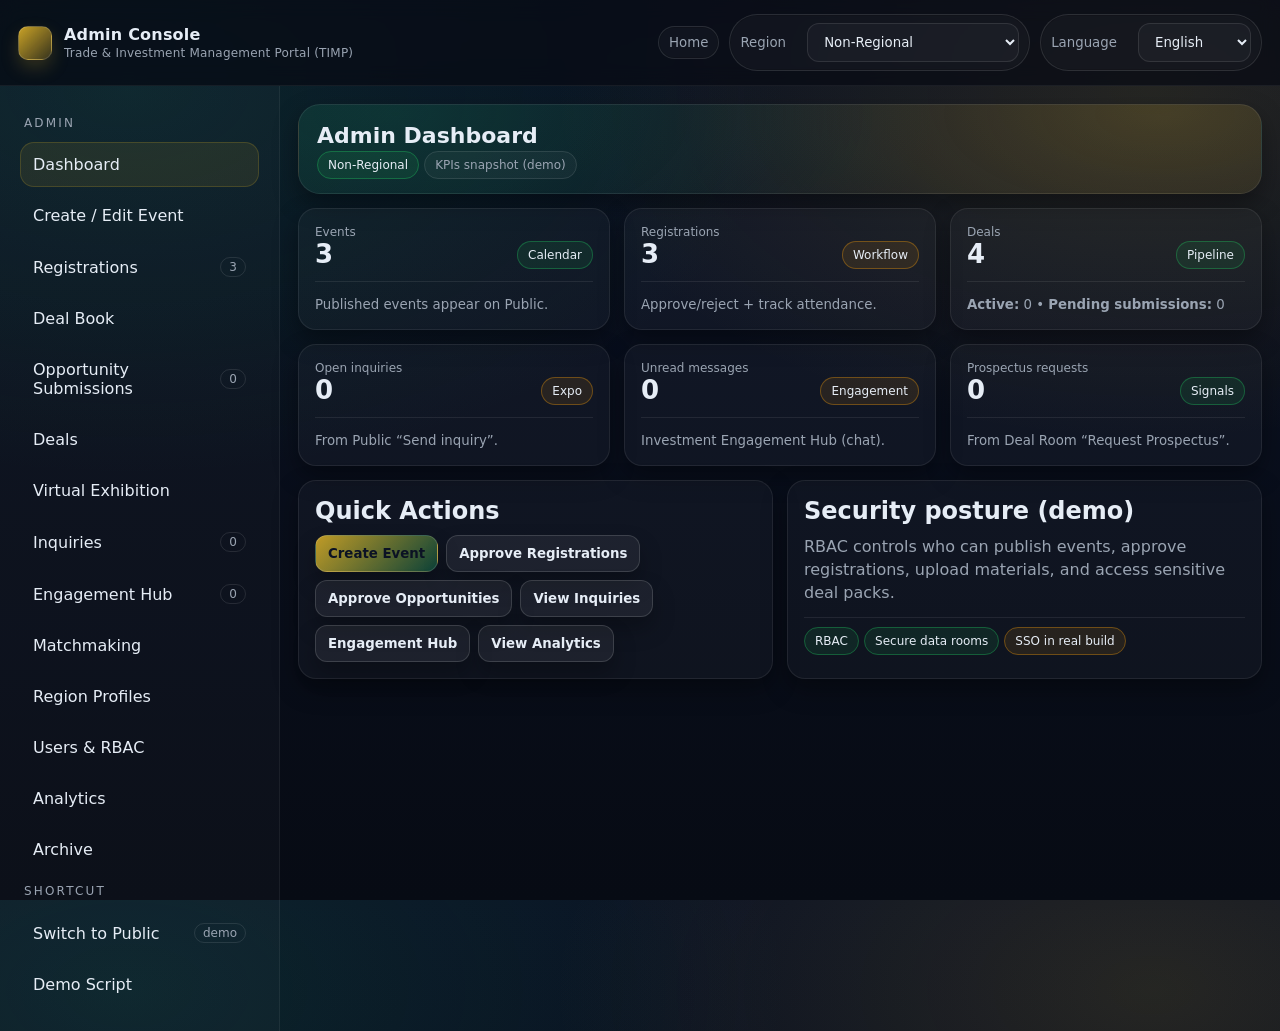
==== admin.html @ 98396733 "Update admin.html" ====
<!-- admin.html (UPDATED: Opportunity Approvals + Inquiries Inbox + Engagement Hub + Working Invite Link + Real Analytics) -->
<!doctype html>
<html lang="en">
<head>
  <meta charset="utf-8" />
  <meta name="viewport" content="width=device-width,initial-scale=1" />
  <title>TIMP – Admin Console</title>
  <link rel="stylesheet" href="styles.css" />
</head>
<body>
  <div class="topbar">
    <div class="brand">
      <div class="logo"></div>
      <div>
        <div class="i18n" data-key="admin">Admin Console</div>
        <span class="sub i18n" data-key="timp">Trade & Investment Management Portal (TIMP)</span>
      </div>
    </div>
    <div class="pills">
      <a class="pill" href="index.html"><small>Home</small></a>
      <div class="pill"><small class="i18n" data-key="region">Region</small>&nbsp;<select id="regionSel"></select></div>
      <div class="pill"><small class="i18n" data-key="language">Language</small>&nbsp;
        <select id="langSel">
          <option value="en">English</option>
          <option value="fr">Français</option>
          <option value="ar">العربية</option>
          <option value="pt">Português</option>
        </select>
      </div>
    </div>
  </div>

  <div class="layout">
    <aside class="sidebar">
      <div class="navtitle">Admin</div>
      <nav class="nav" id="sidebarNav">
        <a href="#dashboard" data-nav="dashboard"><span>Dashboard</span></a>
        <a href="#events" data-nav="events"><span class="i18n" data-key="create_event">Create / Edit Event</span></a>
        <a href="#regs" data-nav="registrations"><span class="i18n" data-key="registrations">Registrations</span><span class="badge" id="regCount"></span></a>
        <a href="#dealbook" data-nav="dealbook"><span class="i18n" data-key="dealbook">Deal Book</span></a>

        <!-- ✅ NEW: Approve opportunities submitted from Public -->
        <a href="#submissions" data-nav="submissions"><span>Opportunity Submissions</span><span class="badge" id="subCount"></span></a>

        <a href="#deals" data-nav="deals"><span>Deals</span></a>

        <!-- ✅ Virtual Exhibition Admin -->
        <a href="#expo" data-nav="expo"><span>Virtual Exhibition</span></a>

        <!-- ✅ NEW: Public "Send Inquiry" inbox -->
        <a href="#inquiries" data-nav="inquiries"><span>Inquiries</span><span class="badge" id="inqCount"></span></a>

        <!-- ✅ NEW: Engagement Hub (messages/chat) -->
        <a href="#engagement" data-nav="engagement"><span>Engagement Hub</span><span class="badge" id="msgCount"></span></a>

        <a href="#matchmaking" data-nav="matchmaking"><span class="i18n" data-key="matchmaking">Matchmaking</span></a>
        <a href="#regionprofiles" data-nav="region_profiles"><span class="i18n" data-key="region_profiles">Region Profiles</span></a>
        <a href="#rbac" data-nav="users_rbac"><span class="i18n" data-key="users_rbac">Users & RBAC</span></a>
        <a href="#analytics" data-nav="analytics"><span class="i18n" data-key="analytics">Analytics</span></a>
        <a href="#archive" data-nav="archive"><span class="i18n" data-key="archive">Archive</span></a>
      </nav>
      <div class="navtitle">Shortcut</div>
      <nav class="nav">
        <a href="public.html"><span>Switch to Public</span><span class="badge">demo</span></a>
        <a href="welcome.html"><span>Demo Script</span></a>
      </nav>
    </aside>

    <main class="main">
      <div class="hero">
        <h1 id="pageTitle">Admin Dashboard</h1>
        <div class="meta" id="pageMeta"></div>
        <div class="row" id="pageActions"></div>
      </div>

      <div id="pageBody" style="margin-top:14px;"></div>
    </main>
  </div>

  <div class="toast" id="toast">
    <b id="toastTitle"></b>
    <div id="toastMsg"></div>
  </div>

  <script src="data.js"></script>
  <script src="util.js"></script>
  <script src="regionStore.js"></script>
  <script src="app.js"></script>

  <script>
    /* =========================================================
       Safety fallbacks (so demo works even if util.js not updated)
       ========================================================= */
    if(typeof getEvents !== "function"){
      function getEvents(){
        const x = JSON.parse(localStorage.getItem("timp_events") || "null");
        return Array.isArray(x) ? x : (TIMP_DATA.events || []);
      }
    }
    if(typeof saveEvents !== "function"){
      function saveEvents(evs){
        localStorage.setItem("timp_events", JSON.stringify(evs || []));
      }
    }
    if(typeof getDeals !== "function"){
      function getDeals(){
        const x = JSON.parse(localStorage.getItem("timp_deals") || "null");
        return Array.isArray(x) ? x : (TIMP_DATA.deals || []);
      }
    }
    if(typeof saveDeals !== "function"){
      function saveDeals(deals){
        localStorage.setItem("timp_deals", JSON.stringify(deals || []));
      }
    }
    if(typeof getRegistrations !== "function"){
      function getRegistrations(){
        const x = JSON.parse(localStorage.getItem("timp_regs") || "null");
        return Array.isArray(x) ? x : (TIMP_DATA.registrations || []);
      }
    }
    if(typeof saveRegistrations !== "function"){
      function saveRegistrations(r){
        localStorage.setItem("timp_regs", JSON.stringify(r || []));
      }
    }

    // ✅ booths storage fallback (Virtual Exhibition)
    if(typeof getBooths !== "function"){
      function getBooths(){
        const x = JSON.parse(localStorage.getItem("timp_booths") || "null");
        return Array.isArray(x) ? x : (TIMP_DATA.booths || []);
      }
    }
    if(typeof saveBooths !== "function"){
      function saveBooths(rows){
        localStorage.setItem("timp_booths", JSON.stringify(rows || []));
      }
    }

    // ✅ inquiries storage (Public "Send inquiry" -> Admin inbox)
    function getInquiries(){
      try{ return JSON.parse(localStorage.getItem("timp_inquiries") || "[]"); }catch(e){ return []; }
    }
    function saveInquiries(rows){
      localStorage.setItem("timp_inquiries", JSON.stringify(rows || []));
    }

    // ✅ engagement messages storage (Public/booth inquiry follow-ups -> Admin replies)
    function getMessages(){
      try{ return JSON.parse(localStorage.getItem("timp_messages") || "[]"); }catch(e){ return []; }
    }
    function saveMessages(rows){
      localStorage.setItem("timp_messages", JSON.stringify(rows || []));
    }

    // ✅ analytics metrics storage
    function getMetrics(){
      try{ return JSON.parse(localStorage.getItem("timp_metrics") || "[]"); }catch(e){ return []; }
    }
    function logMetric(type, payload){
      try{
        const rows = getMetrics();
        rows.unshift({
          id: "m" + Date.now() + Math.random().toString(16).slice(2),
          type: String(type||""),
          payload: payload || {},
          at: new Date().toISOString()
        });
        localStorage.setItem("timp_metrics", JSON.stringify(rows));
      }catch(e){}
    }

    function getProspectusRequests(){
      try{
        const x = JSON.parse(localStorage.getItem("timp_prospectus_requests") || "[]");
        return Array.isArray(x) ? x : [];
      }catch(e){ return []; }
    }

    /* =========================
       Small helpers
       ========================= */
    function escapeHtml(s){
      return String(s || "")
        .replace(/&/g,"&amp;")
        .replace(/</g,"&lt;")
        .replace(/>/g,"&gt;")
        .replace(/"/g,"&quot;")
        .replace(/'/g,"&#39;");
    }

    function splitName(full){
      const t = String(full || "").trim().replace(/\s+/g, " ");
      if(!t) return { first_name:"", last_name:"" };
      const parts = t.split(" ");
      if(parts.length === 1) return { first_name: parts[0], last_name: "" };
      return { first_name: parts.slice(0, -1).join(" "), last_name: parts.slice(-1)[0] };
    }

    function humanFileSize(bytes){
      const b = Number(bytes || 0);
      if(!b) return "0 B";
      const u = ["B","KB","MB","GB"];
      let i = 0, x = b;
      while(x >= 1024 && i < u.length-1){ x/=1024; i++; }
      return `${x.toFixed(i===0?0:1)} ${u[i]}`;
    }

    function isActiveDealStatus(s){
      const x = String(s||"").toLowerCase();
      return (x === "active" || x === "published");
    }

    function copyText(txt){
      const t = String(txt||"");
      if(navigator.clipboard && navigator.clipboard.writeText){
        return navigator.clipboard.writeText(t).then(()=>true).catch(()=>false);
      }
      // fallback
      try{
        const ta = document.createElement("textarea");
        ta.value = t;
        ta.style.position = "fixed";
        ta.style.left = "-9999px";
        document.body.appendChild(ta);
        ta.select();
        document.execCommand("copy");
        document.body.removeChild(ta);
        return Promise.resolve(true);
      }catch(e){
        return Promise.resolve(false);
      }
    }

    function basePath(){
      return location.origin + location.pathname.replace(/[^/]+$/, "");
    }
    function makeEventInviteLink(eventId){
      return basePath() + "public.html?event=" + encodeURIComponent(eventId) + "#events";
    }

    function updateBadges(){
      try{
        const events = getEvents();
        const deals = getDeals();
        const regsAll = getRegistrations();

        const subs = adminFilter(deals).filter(d => String(d.status||"").toLowerCase() === "pending");
        const inquiries = getInquiries().filter(x => (x.status||"New") !== "Handled");
        const msgs = getMessages().filter(m => String(m.status||"Unread") !== "Read" && (m.to === "Admin" || m.to === "All" || !m.to));

        // registrations badge is region-aware (same logic you already used)
        const regs = regsAll.filter(r=>{
          const ev = events.find(e=>e.id===r.event_id);
          if(!ev) return (pickRegion()==="non_reg");
          return (pickRegion()==="non_reg" || ev.region===pickRegion());
        });

        if ($("#regCount")) $("#regCount").textContent = regs.length;
        if ($("#subCount")) $("#subCount").textContent = subs.length;
        if ($("#inqCount")) $("#inqCount").textContent = inquiries.length;
        if ($("#msgCount")) $("#msgCount").textContent = msgs.length;
      }catch(e){}
    }

    /* =========================
       Topbar init
       ========================= */
    const regionSel = document.getElementById("regionSel");
    TIMP_REGIONS.forEach(r=>{
      const opt = document.createElement("option");
      opt.value = r.id;
      opt.textContent = r.name[pickLang()] || r.name.en;
      regionSel.appendChild(opt);
    });
    initTopbar();

    // ✅ Re-render current page when region/lang changes (keeps views in sync)
    document.getElementById("regionSel")?.addEventListener("change", () => route());
    document.getElementById("langSel")?.addEventListener("change", () => route());

    // ✅ Refresh badges when other tab updates localStorage
    window.addEventListener("storage", ()=> updateBadges());

    function setActive(navKey){
      $$("#sidebarNav a").forEach(a=>a.classList.remove("active"));
      const match = $(`#sidebarNav a[data-nav="${navKey}"]`);
      if(match) match.classList.add("active");
    }

    function adminFilter(items){
      return filterByRegion(items);
    }

    /* =========================
       Dashboard
       ========================= */
    function renderDashboard(){
      setActive("dashboard");
      $("#pageTitle").textContent = "Admin Dashboard";
      $("#pageMeta").innerHTML = `<span class="tag ok">${regionLabel(pickRegion())}</span> <span class="tag muted">KPIs snapshot (demo)</span>`;
      $("#pageActions").innerHTML = ``;

      const events = getEvents();
      const evs = adminFilter(events);

      const regsAll = getRegistrations();
      const regs = regsAll.filter(r=>{
        const ev = events.find(e=>e.id===r.event_id);
        if(!ev) return (pickRegion()==="non_reg");
        return (pickRegion()==="non_reg" || ev.region===pickRegion());
      });

      const dealsAll = getDeals();
      const deals = adminFilter(dealsAll);
      const pendingSubs = deals.filter(d => String(d.status||"").toLowerCase() === "pending");
      const activeDeals = deals.filter(d => isActiveDealStatus(d.status));
      const inquiriesOpen = getInquiries().filter(x => (x.status||"New") !== "Handled");
      const unreadMsgs = getMessages().filter(m => (m.to === "Admin" || m.to === "All" || !m.to) && String(m.status||"Unread") !== "Read");

      $("#pageBody").innerHTML = `
        <div class="grid cols-3">
          <div class="card">
            <div class="mini"><div><div class="label">Events</div><div class="big">${evs.length}</div></div><span class="tag ok">Calendar</span></div>
            <div class="hr"></div>
            <small>Published events appear on Public.</small>
          </div>
          <div class="card">
            <div class="mini"><div><div class="label">Registrations</div><div class="big">${regs.length}</div></div><span class="tag warn">Workflow</span></div>
            <div class="hr"></div>
            <small>Approve/reject + track attendance.</small>
          </div>
          <div class="card">
            <div class="mini"><div><div class="label">Deals</div><div class="big">${deals.length}</div></div><span class="tag ok">Pipeline</span></div>
            <div class="hr"></div>
            <small><b>Active:</b> ${activeDeals.length} • <b>Pending submissions:</b> ${pendingSubs.length}</small>
          </div>
        </div>

        <div style="height:14px"></div>

        <div class="grid cols-3">
          <div class="card">
            <div class="mini"><div><div class="label">Open inquiries</div><div class="big">${inquiriesOpen.length}</div></div><span class="tag warn">Expo</span></div>
            <div class="hr"></div>
            <small>From Public “Send inquiry”.</small>
          </div>
          <div class="card">
            <div class="mini"><div><div class="label">Unread messages</div><div class="big">${unreadMsgs.length}</div></div><span class="tag warn">Engagement</span></div>
            <div class="hr"></div>
            <small>Investment Engagement Hub (chat).</small>
          </div>
          <div class="card">
            <div class="mini"><div><div class="label">Prospectus requests</div><div class="big">${getProspectusRequests().length}</div></div><span class="tag ok">Signals</span></div>
            <div class="hr"></div>
            <small>From Deal Room “Request Prospectus”.</small>
          </div>
        </div>

        <div style="height:14px"></div>

        <div class="grid cols-2">
          <div class="card">
            <h2>Quick Actions</h2>
            <div class="row-actions">
              <button onclick="location.hash='#events'">Create Event</button>
              <button class="secondary" onclick="location.hash='#regs'">Approve Registrations</button>
              <button class="secondary" onclick="location.hash='#submissions'">Approve Opportunities</button>
              <button class="secondary" onclick="location.hash='#inquiries'">View Inquiries</button>
              <button class="secondary" onclick="location.hash='#engagement'">Engagement Hub</button>
              <button class="secondary" onclick="location.hash='#analytics'">View Analytics</button>
            </div>
          </div>

          <div class="card">
            <h2>Security posture (demo)</h2>
            <p>RBAC controls who can publish events, approve registrations, upload materials, and access sensitive deal packs.</p>
            <div class="hr"></div>
            <span class="tag ok">RBAC</span>
            <span class="tag ok">Secure data rooms</span>
            <span class="tag warn">SSO in real build</span>
          </div>
        </div>
      `;

      updateBadges();
    }

    /* =========================
       Event Manager
       ========================= */
    function renderEventManager(){
      setActive("events");
      $("#pageTitle").textContent = t("create_event");
      $("#pageMeta").innerHTML = `<span class="tag ok">${regionLabel(pickRegion())}</span> <span class="tag muted">Event profiling + publishing (demo)</span>`;
      $("#pageActions").innerHTML = `
        <button onclick="publishEvent()">Publish</button>
        <button class="secondary" onclick="copyInviteLink()">Generate invite link</button>
      `;

      const evs = adminFilter(getEvents());
      const rows = evs.map(e=>`
        <tr>
          <td><b>${escapeHtml(e.title)}</b><br><small>${escapeHtml(e.type)} • ${escapeHtml(e.venue)}</small></td>
          <td>${escapeHtml(e.date)}</td>
          <td><span class="tag ${e.status==='Published'?'ok':'warn'}">${escapeHtml(e.status)}</span></td>
          <td class="row-actions">
            <button class="secondary" onclick="editEvent('${e.id}')">Edit</button>
            <button class="danger" onclick="deleteEvent('${e.id}')">Delete</button>
          </td>
        </tr>
      `).join("");

      $("#pageBody").innerHTML = `
        <div class="grid cols-2">
          <div class="card">
            <h2>Event Profile Builder</h2>
            <p>Admins add venue, date/time, theme, banner, and upload programme/presentations.</p>

            <div class="hr"></div>

            <input type="hidden" id="evId" value="" />

            <label>Region</label>
            <select id="evRegion" style="width:100%">
              ${TIMP_REGIONS.map(r=>`<option value="${r.id}">${regionLabel(r.id)}</option>`).join("")}
            </select>
            <div style="height:10px"></div>

            <label>Title</label><input id="evTitle" value="New Investment Forum (demo)" style="width:100%" />
            <div style="height:10px"></div>

            <div class="grid cols-2">
              <div><label>Type</label><select id="evType" style="width:100%"><option>Investment Forum</option><option>Roadshow</option></select></div>
              <div><label>Venue</label><input id="evVenue" value="Abidjan" style="width:100%" /></div>
            </div>
            <div style="height:10px"></div>

            <div class="grid cols-2">
              <div><label>Date</label><input id="evDate" type="date" value="2026-07-15" style="width:100%" /></div>
              <div><label>Time</label><input id="evTime" value="10:00" style="width:100%" /></div>
            </div>
            <div style="height:10px"></div>

            <label>Theme</label><input id="evTheme" value="Capital mobilisation + value chains" style="width:100%" />
            <div style="height:10px"></div>

            <div class="hr"></div>

            <label>Event Banner (image)</label>
            <input type="file" id="evBanner" accept="image/*" />
            <small class="muted">Demo: stored in browser and can be shown on Public.</small>

            <div style="height:10px"></div>
            <label>Invitation Email (demo template)</label>
            <textarea id="evInviteTpl" rows="4" style="width:100%" placeholder="Subject + Body... (demo template)"></textarea>

            <div class="row-actions">
              <button class="secondary" onclick="copyInviteLink()">Copy registration link</button>
              <button class="secondary" onclick="downloadInviteList()">Download invite list (CSV)</button>
              <button class="secondary" onclick="openMailClient()">Open email draft</button>
            </div>

            <div class="hr"></div>
            <h3 style="margin:0 0 8px 0;">Event Materials</h3>
            <label>Programme (PDF)</label><input type="file" id="evProgramme" accept="application/pdf" />
            <div style="height:10px"></div>
            <label>Presentations (PDF)</label><input type="file" id="evDeck" accept="application/pdf" />
            <div style="height:10px"></div>
            <label>Recording link (URL)</label><input id="evRecordingUrl" placeholder="https://..." style="width:100%" />

            <div class="hr"></div>
            <div class="row-actions">
              <button class="secondary" onclick="saveEvent()">Save draft</button>
              <button class="ghost" onclick="clearEventForm()">Clear</button>
            </div>
          </div>

          <div class="card">
            <h2>Events (Admin view)</h2>
            <table class="table">
              <thead><tr><th>Event</th><th>Date</th><th>Status</th><th>Actions</th></tr></thead>
              <tbody>${rows || `<tr><td colspan="4"><small>No events for this region.</small></td></tr>`}</tbody>
            </table>
          </div>
        </div>
      `;

      const defaultRegion = (pickRegion() === "non_reg") ? "north" : pickRegion();
      if ($("#evRegion")) $("#evRegion").value = defaultRegion;
      if ($("#evId")) $("#evId").value = "";
    }

    function clearEventForm(){
      $("#evId").value = "";
      $("#evTitle").value = "";
      $("#evVenue").value = "";
      $("#evTheme").value = "";
      $("#evType").value = "Investment Forum";
      $("#evDate").value = "";
      $("#evTime").value = "";
      $("#evInviteTpl").value = "";
      $("#evRecordingUrl").value = "";
      if($("#evBanner")) $("#evBanner").value = "";
      if($("#evProgramme")) $("#evProgramme").value = "";
      if($("#evDeck")) $("#evDeck").value = "";
      setToast("Cleared", "Event form reset (demo).");
    }

    function saveEvent(){
      const id = ($("#evId").value || "").trim();

      const base = {
        id: id || ("e" + Date.now()),
        region: $("#evRegion").value,
        title: ($("#evTitle").value || "").trim(),
        type: $("#evType").value,
        venue: ($("#evVenue").value || "").trim(),
        date: $("#evDate").value,
        time: ($("#evTime").value || "").trim(),
        theme: ($("#evTheme").value || "").trim(),
        invite_tpl: ($("#evInviteTpl").value || "").trim(),
        recording_url: ($("#evRecordingUrl").value || "").trim(),
        programme_name: $("#evProgramme")?.files?.[0]?.name || "",
        deck_name: $("#evDeck")?.files?.[0]?.name || ""
      };

      if(!base.title || !base.venue || !base.date){
        setToast("Missing fields", "Title, Venue and Date are required.");
        return;
      }

      const bannerFile = $("#evBanner")?.files?.[0] || null;

      const events = getEvents();
      const idx = events.findIndex(e=>e.id===base.id);
      const existing = (idx >= 0) ? events[idx] : null;

      const existingStatus = existing?.status ? existing.status : "Draft";
      const status = (existingStatus === "Published") ? "Published" : "Draft";

      function finalizeSave(bannerDataUrl){
        const eventToSave = {
          ...existing,
          ...base,
          status,
          banner_data_url: bannerDataUrl || existing?.banner_data_url || ""
        };

        if(idx >= 0) events[idx] = eventToSave;
        else events.push(eventToSave);

        saveEvents(events);
        setToast("Saved", `Event saved (${status}).`);
        renderEventManager();
        editEvent(eventToSave.id);
      }

      if(bannerFile){
        const reader = new FileReader();
        reader.onload = ()=> finalizeSave(String(reader.result || ""));
        reader.readAsDataURL(bannerFile);
      } else {
        finalizeSave(null);
      }
    }

    function publishEvent(){
      const id = ($("#evId").value || "").trim();
      if(!id) return setToast("Missing", "Save the event first.");

      const events = getEvents();
      const i = events.findIndex(e=>e.id===id);
      if(i < 0) return setToast("Not found", "Event not found.");

      events[i].status = "Published";
      saveEvents(events);

      setToast("Published", "Event is now visible on Public (demo).");
      renderEventManager();
      editEvent(id);
    }

    function editEvent(id){
      const e = getEvents().find(x=>x.id===id);
      if(!e) return;

      $("#evId").value = e.id;
      $("#evRegion").value = e.region || ((pickRegion()==="non_reg") ? "north" : pickRegion());
      $("#evTitle").value = e.title || "";
      $("#evVenue").value = e.venue || "";
      $("#evTheme").value = e.theme || "";
      $("#evType").value = e.type || "Investment Forum";
      $("#evDate").value = e.date || "";
      $("#evTime").value = e.time || "";
      $("#evInviteTpl").value = e.invite_tpl || "";
      $("#evRecordingUrl").value = e.recording_url || "";

      setToast("Editing", "Loaded event into editor.");
    }

    function deleteEvent(id){
      const events = getEvents().filter(e=>e.id!==id);
      saveEvents(events);
      setToast("Deleted", "Event removed (demo).");
      renderEventManager();
    }

    // ✅ WORKING: copies a real deep-link to Public that includes eventId
    function copyInviteLink(){
      const id = ($("#evId").value || "").trim();
      if(!id) return setToast("Missing", "Save the event first (needs an ID).");

      const link = makeEventInviteLink(id);
      copyText(link).then(ok=>{
        if(ok) setToast("Copied", "Registration link copied to clipboard.");
        else setToast("Copy link", link);
      });
    }

    function downloadInviteList(){
      const evId = ($("#evId")?.value || "").trim();
      if(!evId) return setToast("Select event", "Click Edit on an event first, then download.");

      const events = getEvents();
      const ev = events.find(e=>e.id===evId);

      const regs = getRegistrations().filter(r => r.event_id === evId);

      const rows = regs.map(r=>{
        const nm = (!r.first_name && !r.last_name && r.name) ? splitName(r.name) : null;
        const first = r.first_name || nm?.first_name || "";
        const last  = r.last_name  || nm?.last_name  || "";

        return {
          Event: ev ? ev.title : evId,
          Salutation: r.salutation || "",
          FirstName: first,
          LastName: last,
          Organisation: r.org || "",
          Position: r.position || r.title || "",
          Email: r.email || "",
          Phone: r.phone || "",
          Status: r.state || "Pending",
          Attended: r.attended ? "Yes" : "No"
        };
      });

      const headers = ["Event","Salutation","FirstName","LastName","Organisation","Position","Email","Phone","Status","Attended"];
      const csv = [
        headers.join(","),
        ...rows.map(o=>headers.map(h=>`"${String(o[h]||"").replace(/"/g,'""')}"`).join(","))
      ].join("\n");

      const blob = new Blob([csv], {type:"text/csv;charset=utf-8"});
      const a = document.createElement("a");
      a.href = URL.createObjectURL(blob);
      a.download = `invite_list_${(ev?.title||evId).replace(/[\\/:*?"<>|]+/g,"_").replace(/\s+/g,"_")}.csv`;
      a.click();

      setToast("Downloaded", "Invite list CSV downloaded (open with Excel).");
    }

    function openMailClient(){
      const id = ($("#evId").value || "").trim();
      const title = ($("#evTitle").value || "Event").trim();
      const tpl = ($("#evInviteTpl").value || "").trim();
      const link = id ? makeEventInviteLink(id) : (basePath() + "public.html#events");

      const subject = encodeURIComponent(`Invitation: ${title}`);
      const body = encodeURIComponent(
        (tpl ? tpl : `Dear [Name],\n\nYou are invited to ${title}.\n\nRegister here: ${link}\n\nRegards,\nTIMP Admin`)
        + (id ? `\n\n(Event ID: ${id})` : "")
      );

      window.location.href = `mailto:?subject=${subject}&body=${body}`;
    }

    /* =========================
       Registrations (with Attendance toggle)
       ========================= */
    function renderRegistrations(){
      setActive("registrations");
      $("#pageTitle").textContent = t("registrations");
      $("#pageMeta").innerHTML = `<span class="tag ok">${regionLabel(pickRegion())}</span> <span class="tag muted">Approve / reject workflow + attendance (demo)</span>`;
      $("#pageActions").innerHTML = `<button class="secondary" onclick="exportRegistrationsCsv()">Export (CSV)</button>`;

      const events = getEvents();
      const regsAll = getRegistrations();

      const regs = regsAll.filter(r=>{
        const ev = events.find(e=>e.id===r.event_id);
        if(!ev) return (pickRegion()==="non_reg");
        return (pickRegion()==="non_reg" || ev.region===pickRegion());
      });

      const rows = regs.map(r=>{
        const ev = events.find(e=>e.id===r.event_id);
        const evTitle = ev ? ev.title : r.event_id;

        const nm = (!r.first_name && !r.last_name && r.name) ? splitName(r.name) : null;
        const first = r.first_name || nm?.first_name || "";
        const last  = r.last_name  || nm?.last_name  || "";
        const sal = (r.salutation || "").trim();
        const displayName = [sal, first, last].filter(Boolean).join(" ").trim() || (r.name || "");

        const state = (r.state || "Pending");
        const stateClass =
          state==="Approved" ? "ok" :
          state==="Pending" ? "warn" :
          state==="Rejected" ? "muted" : "muted";

        const disableApprove = state === "Approved";
        const disableReject = state === "Rejected";

        const attended = !!r.attended;
        const attendedLabel = attended ? `<span class="tag ok">Yes</span>` : `<span class="tag muted">No</span>`;
        const canToggleAttendance = (state === "Approved");

        return `
          <tr>
            <td>
              <b>${escapeHtml(displayName)}</b><br>
              <small>${escapeHtml(r.org || "")} • ${escapeHtml(r.position || r.title || "")}</small>
              ${r.phone ? `<br><small class="muted">${escapeHtml(r.phone)}</small>` : ``}
            </td>
            <td><small>${escapeHtml(r.email || "")}</small></td>
            <td>${escapeHtml(evTitle)}</td>
            <td><span class="tag ${stateClass}">${escapeHtml(state)}</span></td>
            <td>${attendedLabel}</td>
            <td class="row-actions">
              <button ${disableApprove ? "disabled" : ""} onclick="approve('${r.id}')">Approve</button>
              <button class="danger" ${disableReject ? "disabled" : ""} onclick="reject('${r.id}')">Reject</button>
              <button class="secondary" ${canToggleAttendance ? "" : "disabled"} onclick="toggleAttendance('${r.id}')">${attended ? "Unmark" : "Mark"} attended</button>
            </td>
          </tr>
        `;
      }).join("");

      $("#pageBody").innerHTML = `
        <div class="card">
          <h2>Registration Queue</h2>
          <p>Approve/reject, then mark attendance for reporting.</p>
          <table class="table">
            <thead><tr><th>Participant</th><th>Email</th><th>Event</th><th>Status</th><th>Attended</th><th>Actions</th></tr></thead>
            <tbody>${rows || `<tr><td colspan="6"><small>No registrations found for this region.</small></td></tr>`}</tbody>
          </table>
          <div class="hr"></div>
          <small class="muted">Attendance can only be marked for <b>Approved</b> registrations (demo).</small>
        </div>
      `;

      updateBadges();
    }

    function exportRegistrationsCsv(){
      const events = getEvents();
      const regsAll = getRegistrations();

      const regs = regsAll.filter(r=>{
        const ev = events.find(e=>e.id===r.event_id);
        if(!ev) return (pickRegion()==="non_reg");
        return (pickRegion()==="non_reg" || ev.region===pickRegion());
      });

      const rows = regs.map(r=>{
        const ev = events.find(e=>e.id===r.event_id);
        const nm = (!r.first_name && !r.last_name && r.name) ? splitName(r.name) : null;
        const first = r.first_name || nm?.first_name || "";
        const last  = r.last_name  || nm?.last_name  || "";
        return {
          Event: ev ? ev.title : r.event_id,
          Salutation: r.salutation || "",
          FirstName: first,
          LastName: last,
          Organisation: r.org || "",
          Position: r.position || r.title || "",
          Email: r.email || "",
          Phone: r.phone || "",
          Status: r.state || "Pending",
          Attended: r.attended ? "Yes" : "No"
        };
      });

      const headers = Object.keys(rows[0]||{
        Event:"",Salutation:"",FirstName:"",LastName:"",Organisation:"",Position:"",Email:"",Phone:"",Status:"",Attended:""
      });

      const csv = [
        headers.join(","),
        ...rows.map(o=>headers.map(h=>`"${String(o[h] ?? "").replace(/"/g,'""')}"`).join(","))
      ].join("\n");

      const blob = new Blob([csv], {type:"text/csv;charset=utf-8"});
      const a = document.createElement("a");
      a.href = URL.createObjectURL(blob);
      a.download = "registrations_export.csv";
      a.click();

      setToast("Exported", "CSV downloaded. Open with Excel.");
    }

    function approve(id){
      const r = getRegistrations();
      const i = r.findIndex(x=>x.id===id);
      if(i < 0) return setToast("Not found", "Registration not found.");

      r[i].state = "Approved";
      saveRegistrations(r);
      setToast("Approved", "Participant approved (demo).");
      logMetric("registration_approved", { reg_id: id });
      renderRegistrations();
      renderDashboard();
    }

    function reject(id){
      const r = getRegistrations();
      const i = r.findIndex(x=>x.id===id);
      if(i < 0) return setToast("Not found", "Registration not found.");

      r[i].state = "Rejected";
      saveRegistrations(r);
      setToast("Rejected", "Participant rejected (demo).");
      logMetric("registration_rejected", { reg_id: id });
      renderRegistrations();
      renderDashboard();
    }

    function toggleAttendance(id){
      const r = getRegistrations();
      const i = r.findIndex(x=>x.id===id);
      if(i < 0) return setToast("Not found", "Registration not found.");
      if((r[i].state || "Pending") !== "Approved"){
        return setToast("Not allowed", "Only Approved registrations can be marked attended.");
      }
      r[i].attended = !r[i].attended;
      saveRegistrations(r);
      setToast("Updated", `Attendance: ${r[i].attended ? "Yes" : "No"}`);
      logMetric("attendance_toggled", { reg_id: id, attended: !!r[i].attended });
      renderRegistrations();
      renderDashboard();
    }

    /* =========================
       Deal Book (cap 40 + download HTML)
       ========================= */
    let LAST_DEALBOOK = null;

    function renderDealBook(){
      setActive("dealbook");
      $("#pageTitle").textContent = t("dealbook");
      $("#pageMeta").innerHTML = `<span class="tag ok">Branded</span> <span class="tag muted">Generate by country or sector (demo)</span>`;
      $("#pageActions").innerHTML = `
        <button onclick="genDealBook()">Generate</button>
        <button class="secondary" onclick="downloadLastDealBook()">Download (HTML)</button>
      `;

      const deals = adminFilter(getDeals());
      const countries = Array.from(new Set(deals.map(d=>d.country).filter(Boolean))).sort();
      const sectors = Array.from(new Set(deals.map(d=>d.sector).filter(Boolean))).sort();

      $("#pageBody").innerHTML = `
        <div class="grid cols-2">
          <div class="card">
            <h2>Deal Book Generator</h2>
            <p>Instantly aggregates verified opportunities into a branded PDF/digital book (demo action).</p>
            <div class="hr"></div>

            <label>Filter: Country</label>
            <select id="country" style="width:100%">
              <option value="">All</option>
              ${countries.map(c=>`<option>${escapeHtml(c)}</option>`).join("")}
            </select>

            <div style="height:10px"></div>

            <label>Filter: Sector</label>
            <select id="sector" style="width:100%">
              <option value="">All</option>
              ${sectors.map(s=>`<option>${escapeHtml(s)}</option>`).join("")}
            </select>

            <div style="height:10px"></div>

            <label>Include rich media</label><br>
            <label><input type="checkbox" checked /> Embed video pitches + secure links (demo)</label>

            <div class="hr"></div>

            <button onclick="genDealBook()">Generate Deal Book</button>
            <button class="secondary" onclick="downloadLastDealBook()">Download (HTML)</button>
            <button class="secondary" onclick="setToast('Shared', 'Demo: Share access link with selected investor groups without full onboarding.')">Share investor link</button>

            <div class="hr"></div>
            <small class="muted">Demo tip: after download, open the HTML then Print → Save as PDF.</small>
          </div>

          <div class="card">
            <h2>Preview (demo)</h2>
            <div id="dealPreview"><small>Select filters then click Generate.</small></div>
          </div>
        </div>
      `;
    }

    function genDealBook(){
      const deals = adminFilter(getDeals()).filter(d => isActiveDealStatus(d.status) || String(d.status||"").toLowerCase() === "draft");
      const c = ($("#country")?.value || "");
      const s = ($("#sector")?.value || "");

      const outAll = deals.filter(d => (!c || d.country===c) && (!s || d.sector===s));
      const out = outAll.slice(0, 40);

      const title = `${c || "All"}_${s || "All"}_Deal_Book`;
      LAST_DEALBOOK = { list: out, title };

      const truncatedMsg = outAll.length > 40
        ? `<p><small class="muted">Showing first 40 of ${outAll.length} matches (demo cap).</small></p>`
        : ``;

      $("#dealPreview").innerHTML = `
        <p><b>Generated:</b> ${out.length} opportunities</p>
        ${truncatedMsg}
        <ul style="margin:0; padding-left:18px; color:var(--muted); line-height:1.55">
          ${out.map(d=>`<li>${escapeHtml(d.country || "")} • ${escapeHtml(d.sector || "")} • ${fmtMoney(d.ticket_usd_m)}${d.video ? " • "+escapeHtml(d.video) : ""}</li>`).join("") || "<li>No matches.</li>"}
        </ul>
        <div class="hr"></div>
        <button onclick="downloadLastDealBook()">Download Deal Book (HTML)</button>
        <p style="margin-top:10px"><small>Real build: export branded PDF + tracking for downloads and investor engagement.</small></p>
      `;

      setToast("Deal Book generated (demo)", "Open downloaded HTML → Print → Save as PDF.");
    }

    function downloadDealBookHtml(list, title){
      const html = `
      <html><head><meta charset="utf-8"><title>${title}</title></head>
      <body style="font-family:Arial; padding:18px;">
        <h1>${escapeHtml(title.replace(/_/g," "))}</h1>
        <p>Generated: ${new Date().toISOString()}</p>
        <hr/>
        ${list.map((d,i)=>`
          <h3>${i+1}. ${escapeHtml(d.country||"")} – ${escapeHtml(d.sector||"")} (${fmtMoney(d.ticket_usd_m)})</h3>
          <p><b>Status:</b> ${escapeHtml(d.status||"Draft")}<br/>
             <b>Stage:</b> ${escapeHtml(d.stage||"")}<br/>${escapeHtml(d.summary||"")}</p>
          <hr/>
        `).join("")}
        <p><small>Demo: Use Print → Save as PDF.</small></p>
      </body></html>`;

      const blob = new Blob([html], {type:"text/html"});
      const a = document.createElement("a");
      a.href = URL.createObjectURL(blob);
      a.download = title.replace(/\s+/g,"_") + ".html";
      a.click();
    }

    function downloadLastDealBook(){
      if(!LAST_DEALBOOK || !Array.isArray(LAST_DEALBOOK.list)){
        return setToast("Nothing to download", "Click Generate first.");
      }
      downloadDealBookHtml(LAST_DEALBOOK.list, LAST_DEALBOOK.title || "Deal_Book");
      logMetric("dealbook_download", { title: LAST_DEALBOOK.title || "Deal_Book", count: LAST_DEALBOOK.list.length });
    }

    /* =========================
       Opportunity Submissions (Approve deals submitted from Public)
       ========================= */
    function renderSubmissions(){
      setActive("submissions");
      $("#pageTitle").textContent = "Opportunity Submissions";
      $("#pageMeta").innerHTML = `<span class="tag ok">${regionLabel(pickRegion())}</span> <span class="tag muted">Approve / reject public-submitted opportunities (demo)</span>`;
      $("#pageActions").innerHTML = `<button class="secondary" onclick="setToast('Note', 'This is localStorage demo. In real build this is workflow + audit.')">Info</button>`;

      const all = getDeals();
      const pending = adminFilter(all).filter(d => String(d.status||"").toLowerCase() === "pending");

      const rows = pending.map(d=>`
        <tr>
          <td>
            <b>${escapeHtml(d.country||"")}</b><br>
            <small>${escapeHtml(d.sector||"")}</small><br>
            <small class="muted">${escapeHtml(d.owner||"Public submission")}</small>
          </td>
          <td>${regionLabel(d.region || pickRegion())}</td>
          <td>${fmtMoney(d.ticket_usd_m)}</td>
          <td>${escapeHtml(d.stage||"")}</td>
          <td class="row-actions">
            <button onclick="approveSubmission('${d.id}')">Approve</button>
            <button class="danger" onclick="rejectSubmission('${d.id}')">Reject</button>
            <button class="secondary" onclick="loadDeal('${d.id}'); location.hash='#deals'">Open</button>
          </td>
        </tr>
      `).join("");

      $("#pageBody").innerHTML = `
        <div class="card">
          <h2>Pending Queue</h2>
          <p>Public submissions arrive as <b>Pending</b>. Approve to make them <b>Active</b> (Public can see in demo once Public filtering is updated).</p>
          <table class="table">
            <thead><tr><th>Deal</th><th>Region</th><th>Ticket</th><th>Stage</th><th>Actions</th></tr></thead>
            <tbody>${rows || `<tr><td colspan="5"><small>No pending submissions for this region.</small></td></tr>`}</tbody>
          </table>
        </div>
      `;

      updateBadges();
    }

    function approveSubmission(id){
      const deals = getDeals();
      const i = deals.findIndex(d=>d.id===id);
      if(i < 0) return setToast("Not found", "Deal not found.");
      deals[i].status = "Active";
      saveDeals(deals);
      setToast("Approved", "Submission approved → status set to Active.");
      logMetric("deal_submission_approved", { deal_id: id });
      renderSubmissions();
      renderDashboard();
    }

    function rejectSubmission(id){
      const deals = getDeals();
      const i = deals.findIndex(d=>d.id===id);
      if(i < 0) return setToast("Not found", "Deal not found.");
      deals[i].status = "Rejected";
      saveDeals(deals);
      setToast("Rejected", "Submission rejected.");
      logMetric("deal_submission_rejected", { deal_id: id });
      renderSubmissions();
      renderDashboard();
    }

    /* =========================
       Deals Manager + Prospectus upload + Bulk CSV Import (Status added)
       ========================= */
    function renderDealsManager(){
      setActive("deals");
      $("#pageTitle").textContent = "Deals Manager";
      $("#pageMeta").innerHTML = `<span class="tag ok">${regionLabel(pickRegion())}</span> <span class="tag muted">Add/edit opportunities (stored in browser for demo)</span>`;
      $("#pageActions").innerHTML = `
        <button onclick="addDeal()">Add Deal</button>
        <button class="secondary" onclick="resetDeals()">Reset to sample</button>
      `;

      const deals = adminFilter(getDeals());
      const allDeals = getDeals();

      const rows = deals.map(d=>{
        const st = String(d.status || "Draft");
        const stClass = isActiveDealStatus(st) ? "ok" : (st.toLowerCase()==="pending" ? "warn" : (st.toLowerCase()==="rejected" ? "muted" : "warn"));
        const pendingActions = (st.toLowerCase()==="pending")
          ? `<button onclick="approveSubmission('${d.id}')">Approve</button><button class="danger" onclick="rejectSubmission('${d.id}')">Reject</button>`
          : ``;

        return `
          <tr>
            <td>
              <b>${escapeHtml(d.country)}</b>
              <span class="tag ${stClass}" style="margin-left:6px">${escapeHtml(st)}</span><br>
              <small>${escapeHtml(d.sector)}</small><br>
              ${
                d.prospectus_name
                  ? `<small class="tag ok">Prospectus: ${escapeHtml(d.prospectus_name)}</small>`
                  : `<small class="tag muted">Prospectus: not attached</small>`
              }
            </td>
            <td>${regionLabel(d.region)}</td>
            <td>${fmtMoney(d.ticket_usd_m)}</td>
            <td>${escapeHtml(d.stage)}</td>
            <td>${badgeWarmth(d.warmth)}</td>
            <td class="row-actions">
              <button class="secondary" onclick="loadDeal('${d.id}')">Edit</button>
              ${pendingActions}
              <button class="danger" onclick="deleteDeal('${d.id}')">Delete</button>
            </td>
          </tr>
        `;
      }).join("");

      const regionOpts = TIMP_REGIONS.map(r=>`<option value="${r.id}">${regionLabel(r.id)}</option>`).join("");

      $("#pageBody").innerHTML = `
        <div class="grid cols-2">
          <div class="card">
            <h2>Deal Entry</h2>
            <p>Use this to add opportunities for the demo. Data is saved in your browser (localStorage).</p>

            <div class="hr"></div>
            <h3 style="margin:0 0 8px 0;">Bulk Upload (CSV)</h3>
            <input type="file" id="bulkDeals" accept=".csv" />
            <button class="secondary" onclick="importDealsCsv()">Import</button>
            <div style="height:6px"></div>
            <small class="muted">Columns: country, sector, ticket_usd_m, stage, summary, region</small>

            <div class="hr"></div>

            <input type="hidden" id="dealId" value="" />

            <label>Region</label>
            <select id="dealRegion" style="width:100%">${regionOpts}</select>
            <div style="height:10px"></div>

            <label>Status</label>
            <select id="dealStatus" style="width:100%">
              <option>Draft</option>
              <option>Active</option>
              <option>Published</option>
              <option>Pending</option>
              <option>Rejected</option>
            </select>
            <div style="height:10px"></div>

            <label>Country</label>
            <input id="dealCountry" placeholder="e.g., Nigéria" style="width:100%" />
            <div style="height:10px"></div>

            <label>Sector</label>
            <input id="dealSector" placeholder="e.g., Énergie" style="width:100%" />
            <div style="height:10px"></div>

            <label>Ticket size (USD millions)</label>
            <input id="dealTicket" type="number" min="1" step="1" placeholder="e.g., 80" style="width:100%" />
            <div style="height:10px"></div>

            <div class="grid cols-2">
              <div>
                <label>Stage</label>
                <select id="dealStage" style="width:100%">
                  <option>Origination</option>
                  <option>Screening</option>
                  <option>Due Diligence</option>
                  <option>Term Sheet</option>
                  <option>Approved</option>
                  <option>Disbursed</option>
                </select>
              </div>
              <div>
                <label>Warmth</label>
                <select id="dealWarmth" style="width:100%">
                  <option>Cold</option>
                  <option>Warm</option>
                  <option>Hot</option>
                </select>
              </div>
            </div>

            <div style="height:10px"></div>
            <label>Owner / Sponsor</label>
            <input id="dealOwner" placeholder="e.g., TFIP" style="width:100%" />

            <div style="height:10px"></div>
            <label>Short summary</label>
            <textarea id="dealSummary" rows="4" maxlength="500" placeholder="What is the opportunity? (max 500 chars)" style="width:100%"></textarea>

            <div style="height:10px"></div>
            <label>Video / pitch label (optional)</label>
            <input id="dealVideo" placeholder="e.g., Video pitch (demo)" style="width:100%" />

            <div class="hr"></div>

            <h3 style="margin:0 0 8px 0;">Prospectus / Deal Pack (PDF)</h3>
            <input type="file" id="dealProspectus" accept="application/pdf" />
            <div style="height:6px"></div>
            <div id="dealProspectusStatus"><small class="muted">No prospectus attached.</small></div>
            <div style="height:10px"></div>
            <div class="row-actions">
              <button class="secondary" onclick="attachProspectus()">Attach prospectus</button>
              <button class="secondary" onclick="downloadProspectus()">Download prospectus</button>
            </div>

            <div class="hr"></div>
            <div class="row-actions">
              <button class="secondary" onclick="saveDeal()">Save</button>
              <button class="ghost" onclick="clearDealForm()">Clear</button>
            </div>
          </div>

          <div class="card">
            <h2>Deals (Current Region View)</h2>
            <p><small>Tip: set Region to “Non-Regional” to view and edit all deals.</small></p>
            <table class="table">
              <thead><tr><th>Deal</th><th>Region</th><th>Ticket</th><th>Stage</th><th>Lead</th><th>Actions</th></tr></thead>
              <tbody>${rows || `<tr><td colspan="6"><small>No deals in this region yet.</small></td></tr>`}</tbody>
            </table>
          </div>
        </div>
      `;

      const r = pickRegion();
      $("#dealRegion").value = (r === "non_reg") ? (allDeals[0]?.region || "north") : r;
      updateProspectusStatusUi();
      updateBadges();
    }

    function updateProspectusStatusUi(){
      const statusEl = $("#dealProspectusStatus");
      if(!statusEl) return;

      const id = ($("#dealId")?.value || "").trim();
      if(!id){
        statusEl.innerHTML = `<small class="muted">Save the deal first, then attach a prospectus.</small>`;
        return;
      }

      const d = getDeals().find(x=>x.id===id);
      if(d && d.prospectus_name){
        const stored = d.prospectus_data ? "stored" : "name only";
        const sizeTxt = d.prospectus_size ? ` • ${humanFileSize(d.prospectus_size)}` : "";
        statusEl.innerHTML = `<small class="tag ok">Attached: ${escapeHtml(d.prospectus_name)} (${stored}${sizeTxt})</small>`;
      } else {
        statusEl.innerHTML = `<small class="muted">No prospectus attached.</small>`;
      }
    }

    function attachProspectus(){
      const id = ($("#dealId")?.value || "").trim();
      if(!id) return setToast("Save first", "Save the deal first, then attach a prospectus.");

      const f = $("#dealProspectus")?.files?.[0];
      if(!f) return setToast("Missing", "Choose a PDF file first.");

      if(f.type !== "application/pdf"){
        return setToast("Invalid file", "Please upload a PDF prospectus.");
      }

      const MAX_STORE_BYTES = 1_500_000;
      const deals = getDeals();
      const idx = deals.findIndex(x=>x.id===id);
      if(idx < 0) return setToast("Not found", "Deal not found.");

      deals[idx].prospectus_name = f.name;
      deals[idx].prospectus_mime = f.type;
      deals[idx].prospectus_size = f.size;
      deals[idx].prospectus_updated_at = new Date().toISOString();

      if(f.size > MAX_STORE_BYTES){
        deals[idx].prospectus_data = "";
        saveDeals(deals);
        updateProspectusStatusUi();
        setToast("Attached (name only)", `PDF is ${humanFileSize(f.size)} — too large for demo storage. Stored filename only.`);
        return;
      }

      const reader = new FileReader();
      reader.onload = ()=>{
        deals[idx].prospectus_data = String(reader.result || "");
        saveDeals(deals);
        updateProspectusStatusUi();
        setToast("Attached", "Prospectus stored and ready for Public download (demo).");
      };
      reader.onerror = ()=> setToast("Error", "Could not read the PDF (demo).");
      reader.readAsDataURL(f);
    }

    function downloadProspectus(){
      const id = ($("#dealId")?.value || "").trim();
      if(!id) return setToast("No deal", "Load a deal first.");

      const d = getDeals().find(x=>x.id===id);
      if(!d || !d.prospectus_name){
        return setToast("None", "No prospectus attached to this deal.");
      }

      if(!d.prospectus_data){
        return setToast("Demo limit", "Prospectus filename exists but PDF data was not stored (file too large).");
      }

      const a = document.createElement("a");
      a.href = d.prospectus_data;
      a.download = d.prospectus_name || ("prospectus_" + id + ".pdf");
      a.click();

      logMetric("prospectus_download", { deal_id: id, filename: d.prospectus_name });
    }

    function importDealsCsv(){
      const f = $("#bulkDeals")?.files?.[0];
      if(!f) return setToast("Missing", "Choose a CSV file.");

      const reader = new FileReader();
      reader.onload = ()=>{
        const text = String(reader.result||"").trim();
        const lines = text.split(/\r?\n/).map(x=>x.trim()).filter(Boolean);
        if(lines.length < 2) return setToast("Invalid", "CSV has no data rows.");

        const headers = lines.shift().split(",").map(x=>x.trim().toLowerCase());

        const deals = getDeals();
        let added = 0;

        const fallbackRegion = (pickRegion()==="non_reg") ? "north" : pickRegion();

        lines.forEach(line=>{
          const cols = line.split(",");
          const obj = {};
          headers.forEach((h,i)=> obj[h] = (cols[i]||"").trim());

          if(!obj.country || !obj.sector) return;

          deals.push({
            id: "d" + Date.now() + Math.floor(Math.random()*100000),
            country: obj.country,
            sector: obj.sector,
            ticket_usd_m: Number(obj.ticket_usd_m||0),
            stage: obj.stage || "Origination",
            summary: obj.summary || "",
            region: obj.region || fallbackRegion,
            status: "Draft",
            warmth: "Warm",
            prospectus_name: "",
            prospectus_data: "",
            prospectus_mime: "",
            prospectus_size: 0,
            prospectus_updated_at: ""
          });
          added += 1;
        });

        saveDeals(deals);
        setToast("Imported", `${added} deals imported (demo).`);
        renderDealsManager();
      };
      reader.readAsText(f);
    }

    function clearDealForm(){
      $("#dealId").value = "";
      $("#dealCountry").value = "";
      $("#dealSector").value = "";
      $("#dealTicket").value = "";
      $("#dealOwner").value = "";
      $("#dealSummary").value = "";
      $("#dealVideo").value = "";
      $("#dealStage").value = "Origination";
      $("#dealWarmth").value = "Cold";
      if($("#dealStatus")) $("#dealStatus").value = "Draft";
      if($("#dealProspectus")) $("#dealProspectus").value = "";
      updateProspectusStatusUi();
      setToast("Cleared", "Deal form reset (demo).");
    }

    function loadDeal(id){
      const d = getDeals().find(x=>x.id===id);
      if(!d) return;
      $("#dealId").value = d.id;
      $("#dealRegion").value = d.region;
      $("#dealCountry").value = d.country;
      $("#dealSector").value = d.sector;
      $("#dealTicket").value = d.ticket_usd_m;
      $("#dealStage").value = d.stage;
      $("#dealWarmth").value = d.warmth;
      $("#dealOwner").value = d.owner || "";
      $("#dealSummary").value = d.summary || "";
      $("#dealVideo").value = d.video || "";
      if($("#dealStatus")) $("#dealStatus").value = d.status || "Draft";
      if($("#dealProspectus")) $("#dealProspectus").value = "";
      updateProspectusStatusUi();
      setToast("Loaded", "Deal loaded for editing (demo).");
    }

    function saveDeal(){
      const id = ($("#dealId").value || "").trim();
      const deals = getDeals();
      const existing = id ? deals.find(x=>x.id===id) : null;

      const deal = {
        id: id || ("d" + Date.now()),
        region: $("#dealRegion").value,
        status: ($("#dealStatus")?.value || existing?.status || "Draft"),
        country: ($("#dealCountry").value || "").trim(),
        sector: ($("#dealSector").value || "").trim(),
        ticket_usd_m: parseInt($("#dealTicket").value || "0", 10),
        stage: $("#dealStage").value,
        warmth: $("#dealWarmth").value,
        owner: ($("#dealOwner").value || "").trim(),
        summary: ($("#dealSummary").value || "").trim(),
        video: ($("#dealVideo").value || "").trim() || "Video pitch (demo)",
        prospectus_name: existing?.prospectus_name || "",
        prospectus_data: existing?.prospectus_data || "",
        prospectus_mime: existing?.prospectus_mime || "",
        prospectus_size: existing?.prospectus_size || 0,
        prospectus_updated_at: existing?.prospectus_updated_at || ""
      };

      if(!deal.country || !deal.sector || !deal.ticket_usd_m){
        setToast("Missing fields", "Country, sector and ticket size are required in this demo.");
        return;
      }

      const idx = deals.findIndex(x=>x.id===deal.id);
      if(idx >= 0) deals[idx] = deal; else deals.push(deal);
      saveDeals(deals);

      setToast("Saved", "Deal saved. Prospectus can be attached below.");
      logMetric("deal_saved", { deal_id: deal.id, status: deal.status });
      renderDealsManager();
      loadDeal(deal.id);
      updateBadges();
    }

    function deleteDeal(id){
      const deals = getDeals().filter(d=>d.id!==id);
      saveDeals(deals);
      setToast("Deleted", "Deal removed (demo).");
      logMetric("deal_deleted", { deal_id: id });
      renderDealsManager();
      renderSubmissions();
      updateBadges();
    }

    function addDeal(){
      clearDealForm();
      setToast("New deal", "Fill the form and click Save.");
    }

    function resetDeals(){
      localStorage.removeItem("timp_deals");
      setToast("Reset", "Deals reset to sample dataset.");
      renderDealsManager();
      updateBadges();
    }

    /* =========================
       Virtual Exhibition Admin (unchanged)
       ========================= */
    function renderExpoAdmin(){
      setActive("expo");
      $("#pageTitle").textContent = "Virtual Exhibition";
      $("#pageMeta").innerHTML = `<span class="tag ok">${regionLabel(pickRegion())}</span> <span class="tag muted">Booths + catalogs (demo)</span>`;
      $("#pageActions").innerHTML = `
        <button onclick="addBooth()">Add Booth</button>
        <button class="secondary" onclick="resetBooths()">Reset</button>
      `;

      const booths = adminFilter(getBooths());
      const allBooths = getBooths();

      const rows = booths.map(b=>`
        <tr>
          <td>
            <b>${escapeHtml(b.org || "")}</b><br>
            <small>${escapeHtml(b.offers || "")}</small><br>
            ${
              (b.catalog_name || b.catalog)
                ? `<small class="tag ok">Catalog: ${escapeHtml(b.catalog_name || b.catalog)}</small>`
                : `<small class="tag muted">Catalog: not attached</small>`
            }
          </td>
          <td>${regionLabel(b.region || pickRegion())}</td>
          <td><span class="tag ${b.status==="Published" ? "ok" : "warn"}">${escapeHtml(b.status || "Published")}</span></td>
          <td class="row-actions">
            <button class="secondary" onclick="loadBooth('${b.id}')">Edit</button>
            <button class="danger" onclick="deleteBooth('${b.id}')">Delete</button>
          </td>
        </tr>
      `).join("");

      const regionOpts = TIMP_REGIONS.map(r=>`<option value="${r.id}">${regionLabel(r.id)}</option>`).join("");

      $("#pageBody").innerHTML = `
        <div class="grid cols-2">
          <div class="card">
            <h2>Booth Editor</h2>
            <p>Create exhibitor booths and attach PDF catalogs. Public will only see <b>Published</b> booths.</p>

            <div class="hr"></div>

            <input type="hidden" id="boothId" value="" />

            <label>Region</label>
            <select id="boothRegion" style="width:100%">${regionOpts}</select>
            <div style="height:10px"></div>

            <label>Organisation</label>
            <input id="boothOrg" placeholder="e.g., Afreximbank" style="width:100%" />
            <div style="height:10px"></div>

            <label>Offers</label>
            <input id="boothOffers" placeholder="e.g., Trade finance, Guarantees, Advisory" style="width:100%" />
            <div style="height:10px"></div>

            <label>Status</label>
            <select id="boothStatus" style="width:100%">
              <option>Published</option>
              <option>Draft</option>
            </select>

            <div class="hr"></div>

            <h3 style="margin:0 0 8px 0;">Catalog (PDF)</h3>
            <input type="file" id="boothCatalog" accept="application/pdf" />
            <div style="height:6px"></div>
            <div id="boothCatalogStatus"><small class="muted">No catalog attached.</small></div>

            <div style="height:10px"></div>
            <div class="row-actions">
              <button class="secondary" onclick="attachBoothCatalog()">Attach catalog</button>
              <button class="secondary" onclick="downloadBoothCatalog()">Download catalog</button>
            </div>

            <div class="hr"></div>
            <div class="row-actions">
              <button class="secondary" onclick="saveBooth()">Save</button>
              <button class="ghost" onclick="clearBoothForm()">Clear</button>
            </div>
          </div>

          <div class="card">
            <h2>Booths (Current Region View)</h2>
            <p><small>Tip: set Region to “Non-Regional” to view and edit all booths.</small></p>
            <table class="table">
              <thead><tr><th>Booth</th><th>Region</th><th>Status</th><th>Actions</th></tr></thead>
              <tbody>${rows || `<tr><td colspan="4"><small>No booths in this region yet.</small></td></tr>`}</tbody>
            </table>
          </div>
        </div>
      `;

      const r = pickRegion();
      $("#boothRegion").value = (r === "non_reg") ? (allBooths[0]?.region || "north") : r;
      updateBoothCatalogStatusUi();
      updateBadges();
    }

    function updateBoothCatalogStatusUi(){
      const el = $("#boothCatalogStatus");
      if(!el) return;

      const id = ($("#boothId")?.value || "").trim();
      if(!id){
        el.innerHTML = `<small class="muted">Save the booth first, then attach a catalog.</small>`;
        return;
      }

      const b = getBooths().find(x=>x.id===id);
      if(b && (b.catalog_name || b.catalog)){
        const name = b.catalog_name || b.catalog;
        const stored = b.catalog_data ? "stored" : "name only";
        const sizeTxt = b.catalog_size ? ` • ${humanFileSize(b.catalog_size)}` : "";
        el.innerHTML = `<small class="tag ok">Attached: ${escapeHtml(name)} (${stored}${sizeTxt})</small>`;
      } else {
        el.innerHTML = `<small class="muted">No catalog attached.</small>`;
      }
    }

    function attachBoothCatalog(){
      const id = ($("#boothId")?.value || "").trim();
      if(!id) return setToast("Save first", "Save the booth first, then attach a catalog.");

      const f = $("#boothCatalog")?.files?.[0];
      if(!f) return setToast("Missing", "Choose a PDF file first.");
      if(f.type !== "application/pdf") return setToast("Invalid file", "Please upload a PDF catalog.");

      const MAX_STORE_BYTES = 1_500_000;
      const booths = getBooths();
      const idx = booths.findIndex(x=>x.id===id);
      if(idx < 0) return setToast("Not found", "Booth not found.");

      booths[idx].catalog_name = f.name;
      booths[idx].catalog_mime = f.type;
      booths[idx].catalog_size = f.size;
      booths[idx].catalog_updated_at = new Date().toISOString();

      if(f.size > MAX_STORE_BYTES){
        booths[idx].catalog_data = "";
        saveBooths(booths);
        updateBoothCatalogStatusUi();
        return setToast("Attached (name only)", `PDF is ${humanFileSize(f.size)} — too large for demo storage. Stored filename only.`);
      }

      const reader = new FileReader();
      reader.onload = ()=>{
        booths[idx].catalog_data = String(reader.result || "");
        saveBooths(booths);
        updateBoothCatalogStatusUi();
        setToast("Attached", "Catalog stored and ready for Public download (demo).");
      };
      reader.onerror = ()=> setToast("Error", "Could not read the PDF (demo).");
      reader.readAsDataURL(f);
    }

    function downloadBoothCatalog(){
      const id = ($("#boothId")?.value || "").trim();
      if(!id) return setToast("No booth", "Load a booth first.");

      const b = getBooths().find(x=>x.id===id);
      const name = b?.catalog_name || b?.catalog || "";
      if(!b || !name) return setToast("None", "No catalog attached to this booth.");
      if(!b.catalog_data) return setToast("Demo limit", "Catalog filename exists but PDF data was not stored (file too large).");

      const a = document.createElement("a");
      a.href = b.catalog_data;
      a.download = name || ("catalog_" + id + ".pdf");
      a.click();

      logMetric("catalog_download", { booth_id: id, filename: name });
    }

    function clearBoothForm(){
      $("#boothId").value = "";
      $("#boothOrg").value = "";
      $("#boothOffers").value = "";
      $("#boothStatus").value = "Published";
      if($("#boothCatalog")) $("#boothCatalog").value = "";
      updateBoothCatalogStatusUi();
      setToast("Cleared", "Booth form reset (demo).");
    }

    function addBooth(){
      clearBoothForm();
      setToast("New booth", "Fill the form and click Save.");
    }

    function loadBooth(id){
      const b = getBooths().find(x=>x.id===id);
      if(!b) return;

      $("#boothId").value = b.id;
      $("#boothRegion").value = b.region || pickRegion();
      $("#boothOrg").value = b.org || "";
      $("#boothOffers").value = b.offers || "";
      $("#boothStatus").value = b.status || "Published";
      if($("#boothCatalog")) $("#boothCatalog").value = "";
      updateBoothCatalogStatusUi();
      setToast("Loaded", "Booth loaded for editing (demo).");
    }

    function saveBooth(){
      const id = ($("#boothId").value || "").trim();
      const booths = getBooths();
      const existing = id ? booths.find(x=>x.id===id) : null;

      const booth = {
        id: id || ("b" + Date.now()),
        region: $("#boothRegion").value,
        org: ($("#boothOrg").value || "").trim(),
        offers: ($("#boothOffers").value || "").trim(),
        status: $("#boothStatus").value,
        catalog_name: existing?.catalog_name || existing?.catalog || "",
        catalog_data: existing?.catalog_data || "",
        catalog_mime: existing?.catalog_mime || "",
        catalog_size: existing?.catalog_size || 0,
        catalog_updated_at: existing?.catalog_updated_at || ""
      };

      if(!booth.org){
        return setToast("Missing fields", "Organisation is required.");
      }

      const idx = booths.findIndex(x=>x.id===booth.id);
      if(idx >= 0) booths[idx] = booth; else booths.push(booth);
      saveBooths(booths);

      setToast("Saved", "Booth saved. Catalog can be attached below.");
      logMetric("booth_saved", { booth_id: booth.id, status: booth.status });
      renderExpoAdmin();
      loadBooth(booth.id);
    }

    function deleteBooth(id){
      const booths = getBooths().filter(b=>b.id!==id);
      saveBooths(booths);
      setToast("Deleted", "Booth removed (demo).");
      logMetric("booth_deleted", { booth_id: id });
      renderExpoAdmin();
    }

    function resetBooths(){
      localStorage.removeItem("timp_booths");
      setToast("Reset", "Booths reset to sample dataset.");
      renderExpoAdmin();
    }

    /* =========================
       Inquiries Inbox (Public "Send inquiry")
       ========================= */
    function renderInquiries(){
      setActive("inquiries");
      $("#pageTitle").textContent = "Inquiries";
      $("#pageMeta").innerHTML = `<span class="tag ok">${regionLabel(pickRegion())}</span> <span class="tag muted">Public inquiries from Virtual Exhibition (demo)</span>`;
      $("#pageActions").innerHTML = `<button class="secondary" onclick="setToast('Note', 'This demo stores inquiries in localStorage.')">Info</button>`;

      const rowsAll = getInquiries();
      const rows = rowsAll
        .filter(inq => (inq.status || "New") !== "Handled")
        .sort((a,b)=> String(b.at||"").localeCompare(String(a.at||"")));

      const tableRows = rows.map(inq=>{
        const boothOrg = inq.booth_org || "Exhibitor";
        const from = inq.from_name || inq.from_email || "Public user";
        const msg = inq.message || "";
        const at = inq.at ? new Date(inq.at).toLocaleString() : "";

        return `
          <tr>
            <td><b>${escapeHtml(boothOrg)}</b><br><small class="muted">${escapeHtml(at)}</small></td>
            <td><b>${escapeHtml(from)}</b><br><small>${escapeHtml(inq.from_email||"")}</small></td>
            <td><small>${escapeHtml(msg)}</small></td>
            <td class="row-actions">
              <button onclick="replyInquiry('${inq.id}')">Reply</button>
              <button class="secondary" onclick="markInquiryHandled('${inq.id}')">Mark handled</button>
            </td>
          </tr>
        `;
      }).join("");

      $("#pageBody").innerHTML = `
        <div class="card">
          <h2>Open Inquiries</h2>
          <p>When Public clicks “Send inquiry”, it shows up here for Admin follow-up.</p>
          <table class="table">
            <thead><tr><th>Booth</th><th>From</th><th>Message</th><th>Actions</th></tr></thead>
            <tbody>${tableRows || `<tr><td colspan="4"><small>No open inquiries.</small></td></tr>`}</tbody>
          </table>
          <div class="hr"></div>
          <small class="muted">Reply creates a message in the Engagement Hub (demo).</small>
        </div>
      `;

      updateBadges();
    }

    function markInquiryHandled(id){
      const all = getInquiries();
      const i = all.findIndex(x=>x.id===id);
      if(i < 0) return setToast("Not found", "Inquiry not found.");
      all[i].status = "Handled";
      all[i].handled_at = new Date().toISOString();
      saveInquiries(all);
      setToast("Updated", "Inquiry marked as handled.");
      logMetric("inquiry_handled", { inquiry_id: id });
      renderInquiries();
      renderDashboard();
    }

    function replyInquiry(id){
      const all = getInquiries();
      const inq = all.find(x=>x.id===id);
      if(!inq) return setToast("Not found", "Inquiry not found.");

      const reply = prompt("Type your reply (demo):", "Thanks for reaching out. We will follow up shortly.");
      if(!reply) return;

      const msg = {
        id: "msg" + Date.now(),
        from_email: "admin@timp.demo",
        from_name: "TIMP Admin",
        to: inq.from_email || "Public",
        text: String(reply).trim(),
        context: { inquiry_id: inq.id, booth_key: inq.booth_key, booth_org: inq.booth_org },
        status: "Unread",
        at: new Date().toISOString()
      };

      const msgs = getMessages();
      msgs.unshift(msg);
      saveMessages(msgs);

      setToast("Sent", "Reply saved to Engagement Hub (demo).");
      logMetric("inquiry_replied", { inquiry_id: id, to: inq.from_email || "" });
      renderInquiries();
      renderDashboard();
    }

    /* =========================
       Engagement Hub (Admin inbox + replies)
       ========================= */
    function renderEngagement(){
      setActive("engagement");
      $("#pageTitle").textContent = "Engagement Hub";
      $("#pageMeta").innerHTML = `<span class="tag ok">${regionLabel(pickRegion())}</span> <span class="tag muted">Chat-style follow-ups (demo)</span>`;
      $("#pageActions").innerHTML = `<button class="secondary" onclick="setToast('Note', 'This is localStorage messaging for the demo.')">Info</button>`;

      const all = getMessages().sort((a,b)=> String(b.at||"").localeCompare(String(a.at||"")));
      const incoming = all.filter(m => (m.to === "Admin" || m.to === "All" || !m.to));

      const rows = incoming.map(m=>{
        const from = m.from_name || m.from_email || "User";
        const at = m.at ? new Date(m.at).toLocaleString() : "";
        const status = (m.status || "Unread");
        const statusClass = (status === "Read") ? "muted" : "warn";
        const ctx = m.context && Object.keys(m.context).length ? `<small class="muted">Context: ${escapeHtml(JSON.stringify(m.context))}</small><br>` : "";

        return `
          <tr>
            <td>
              <b>${escapeHtml(from)}</b><br>
              <small>${escapeHtml(m.from_email || "")}</small><br>
              <small class="muted">${escapeHtml(at)}</small>
            </td>
            <td>
              ${ctx}
              <small>${escapeHtml(m.text || "")}</small>
            </td>
            <td><span class="tag ${statusClass}">${escapeHtml(status)}</span></td>
            <td class="row-actions">
              <button class="secondary" onclick="markMessageRead('${m.id}')">Mark read</button>
              <button onclick="replyMessage('${m.id}')">Reply</button>
            </td>
          </tr>
        `;
      }).join("");

      $("#pageBody").innerHTML = `
        <div class="card">
          <h2>Inbox</h2>
          <p>Admin can reply to Public users (demo). Replies are stored as messages.</p>
          <table class="table">
            <thead><tr><th>From</th><th>Message</th><th>Status</th><th>Actions</th></tr></thead>
            <tbody>${rows || `<tr><td colspan="4"><small>No messages yet.</small></td></tr>`}</tbody>
          </table>
          <div class="hr"></div>
          <small class="muted">In the real build, this is powered by a database + notification service.</small>
        </div>
      `;

      updateBadges();
    }

    function markMessageRead(id){
      const all = getMessages();
      const i = all.findIndex(x=>x.id===id);
      if(i < 0) return setToast("Not found", "Message not found.");
      all[i].status = "Read";
      saveMessages(all);
      setToast("Updated", "Message marked Read.");
      logMetric("message_marked_read", { message_id: id });
      renderEngagement();
      renderDashboard();
    }

    function replyMessage(id){
      const all = getMessages();
      const msg = all.find(x=>x.id===id);
      if(!msg) return setToast("Not found", "Message not found.");

      const toEmail = msg.from_email || "";
      const reply = prompt("Type your reply (demo):", "Thanks — noted. We will follow up.");
      if(!reply) return;

      const out = {
        id: "msg" + Date.now(),
        from_email: "admin@timp.demo",
        from_name: "TIMP Admin",
        to: toEmail || "All",
        text: String(reply).trim(),
        context: msg.context || {},
        status: "Unread",
        at: new Date().toISOString()
      };

      const msgs = getMessages();
      msgs.unshift(out);
      saveMessages(msgs);

      setToast("Sent", "Reply saved (demo).");
      logMetric("message_replied", { to: toEmail });
      renderEngagement();
      renderDashboard();
    }

    /* =========================
       Matchmaking / RBAC / Region Profiles / Archive
       ========================= */
    function renderMatchmaking(){
      setActive("matchmaking");
      $("#pageTitle").textContent = t("matchmaking");
      $("#pageMeta").innerHTML = `<span class="tag ok">AI-enhanced</span> <span class="tag muted">Rules + tracking (demo)</span>`;
      $("#pageActions").innerHTML = `<button class="secondary" onclick="setToast('Rules saved', 'Demo: Matchmaking parameters stored and tuned over time.')">Save rules</button>`;

      $("#pageBody").innerHTML = `
        <div class="grid cols-2">
          <div class="card">
            <h2>Matchmaking Rules</h2>
            <p>Recommend connections between investors and project owners based on sector + ticket size (demo).</p>
            <div class="hr"></div>
            <label>Primary match fields</label>
            <select style="width:100%" multiple size="4">
              <option selected>Sector</option>
              <option selected>Ticket size</option>
              <option>Geography / region</option>
              <option>Impact theme</option>
            </select>
            <div style="height:10px"></div>
            <label>Lead warmth signals</label><br>
            <label><input type="checkbox" checked /> Prospectus request</label><br>
            <label><input type="checkbox" checked /> Deal book download</label><br>
            <label><input type="checkbox" /> Time spent on deal page</label><br>
            <div class="hr"></div>
            <button onclick="setToast('Preview generated', 'Demo: shows sample recommendations.')">Preview recommendations</button>
          </div>
          <div class="card">
            <h2>Meeting Scheduling</h2>
            <p>Integrated calendar for 1:1 meetings (physical or virtual).</p>
            <div class="hr"></div>
            <button class="secondary" onclick="setToast('Calendar', 'Demo: integrate with Outlook/Teams or internal scheduling service.')">Open calendar integration</button>
            <button class="secondary" onclick="setToast('Virtual meeting', 'Demo: generate meeting link + send to attendees.')">Generate meeting link</button>
          </div>
        </div>
      `;
    }

    /* =========================================================
       ✅ Region Profiles (your fixed version - unchanged)
       ========================================================= */
    const RP_STORE_KEY = "timp_region_profiles_v1";

    function rp_loadAll(){
      try{
        const raw = localStorage.getItem(RP_STORE_KEY);
        const obj = raw ? JSON.parse(raw) : {};
        return (obj && typeof obj === "object") ? obj : {};
      }catch(e){
        return {};
      }
    }

    function rp_saveAll(obj){
      localStorage.setItem(RP_STORE_KEY, JSON.stringify(obj || {}));
    }

    function rp_get(regionId){
      const all = rp_loadAll();
      return all[regionId] || { regionId, status:"draft", updatedAt:"", content:{} };
    }

    function rp_pickLangContent(profile, lang){
      const c = profile?.content || {};
      return c[lang] || c.en || c.fr || c.ar || c.pt || {};
    }

    function rp_upsertContent(regionId, lang, content, meta){
      const all = rp_loadAll();
      const existing = all[regionId] || { regionId, status:"draft", updatedAt:"", content:{} };

      const next = {
        ...existing,
        ...meta,
        regionId,
        updatedAt: new Date().toISOString(),
        content: {
          ...(existing.content || {}),
          [lang]: {
            ...(existing.content?.[lang] || {}),
            ...content
          }
        }
      };

      all[regionId] = next;
      rp_saveAll(all);
      return next;
    }

    function rp_publish(regionId){
      const all = rp_loadAll();
      const existing = all[regionId] || { regionId, status:"draft", updatedAt:"", content:{} };
      existing.status = "published";
      existing.updatedAt = new Date().toISOString();
      all[regionId] = existing;
      rp_saveAll(all);
      return existing;
    }

    function rp_currentRegionId(){
      const sel = document.getElementById("regionSel");
      return sel ? sel.value : (typeof pickRegion === "function" ? pickRegion() : "non_reg");
    }

    function rp_currentLang(){
      const sel = document.getElementById("langSel");
      return sel ? sel.value : (typeof pickLang === "function" ? pickLang() : "en");
    }

    function rp_readForm(){
      const tagsRaw = (document.getElementById("rpTags")?.value || "");
      const tags = tagsRaw.split(",").map(t => t.trim()).filter(Boolean);

      return {
        title: document.getElementById("rpTitle")?.value || "",
        subtitle: document.getElementById("rpSubtitle")?.value || "",
        overview: document.getElementById("rpOverview")?.value || "",
        keySectors: document.getElementById("rpKeySectors")?.value || "",
        incentives: document.getElementById("rpIncentives")?.value || "",
        risks: document.getElementById("rpRisks")?.value || "",
        tags
      };
    }

    function rp_fillForm(profile, lang){
      const c = rp_pickLangContent(profile, lang) || {};

      if (document.getElementById("rpTitle")) document.getElementById("rpTitle").value = c.title || "";
      if (document.getElementById("rpSubtitle")) document.getElementById("rpSubtitle").value = c.subtitle || "";
      if (document.getElementById("rpOverview")) document.getElementById("rpOverview").value = c.overview || "";
      if (document.getElementById("rpKeySectors")) document.getElementById("rpKeySectors").value = c.keySectors || "";
      if (document.getElementById("rpIncentives")) document.getElementById("rpIncentives").value = c.incentives || "";
      if (document.getElementById("rpRisks")) document.getElementById("rpRisks").value = c.risks || "";
      if (document.getElementById("rpTags")) document.getElementById("rpTags").value = (c.tags || []).join(", ");

      if (document.getElementById("rpStatusLabel")) {
        document.getElementById("rpStatusLabel").textContent = profile?.status || "draft";
      }
      if (document.getElementById("rpUpdatedLabel")) {
        document.getElementById("rpUpdatedLabel").textContent = profile?.updatedAt ? new Date(profile.updatedAt).toLocaleString() : "";
      }
    }

    function rp_reload(){
      const regionId = rp_currentRegionId();
      const lang = rp_currentLang();
      const p = rp_get(regionId);
      rp_fillForm(p, lang);
    }

    function rp_saveDraft(){
      const regionId = rp_currentRegionId();
      const lang = rp_currentLang();
      const content = rp_readForm();
      const saved = rp_upsertContent(regionId, lang, content, { status: "draft" });
      rp_fillForm(saved, lang);
      setToast("Saved", "Region profile saved as draft (demo storage).");
      logMetric("region_profile_saved", { region: regionId, lang });
    }

    function rp_publishCurrent(){
      const regionId = rp_currentRegionId();
      const lang = rp_currentLang();
      const content = rp_readForm();
      rp_upsertContent(regionId, lang, content, { status: "draft" });
      const published = rp_publish(regionId);
      rp_fillForm(published, lang);
      setToast("Published", "Region profile published (this browser demo).");
      logMetric("region_profile_published", { region: regionId });
    }

    function renderRegionProfiles(){
      setActive("region_profiles");
      $("#pageTitle").textContent = t("region_profiles");
      $("#pageMeta").innerHTML = `<span class="tag ok">${regionLabel(pickRegion())}</span> <span class="tag muted">Multi-language region briefs (demo)</span>`;
      $("#pageActions").innerHTML = `
        <button onclick="rp_saveDraft()">Save Draft</button>
        <button class="secondary" onclick="rp_publishCurrent()">Publish</button>
      `;

      $("#pageBody").innerHTML = `
        <div class="grid cols-2">
          <div class="card">
            <h2>Region Profile Content</h2>
            <p><small class="muted">Language-specific fields. Switch language to edit translations.</small></p>

            <div class="hr"></div>

            <div class="grid cols-2">
              <div><b>Status:</b> <span id="rpStatusLabel" class="tag warn">draft</span></div>
              <div style="text-align:right"><small class="muted">Updated: <span id="rpUpdatedLabel"></span></small></div>
            </div>

            <div style="height:10px"></div>

            <label>Title</label>
            <input id="rpTitle" style="width:100%" placeholder="e.g., West Africa – Trade & Investment Snapshot" />

            <div style="height:10px"></div>

            <label>Subtitle</label>
            <input id="rpSubtitle" style="width:100%" placeholder="e.g., Policy, pipeline, investor notes" />

            <div style="height:10px"></div>

            <label>Overview</label>
            <textarea id="rpOverview" rows="6" style="width:100%" placeholder="Macro/regulatory overview..."></textarea>

            <div style="height:10px"></div>

            <label>Key sectors</label>
            <input id="rpKeySectors" style="width:100%" placeholder="e.g., Energy, Logistics, Manufacturing" />

            <div style="height:10px"></div>

            <label>Incentives / Programmes</label>
            <textarea id="rpIncentives" rows="4" style="width:100%" placeholder="Key incentives, programmes, financing tools..."></textarea>

            <div style="height:10px"></div>

            <label>Risks / Constraints</label>
            <textarea id="rpRisks" rows="4" style="width:100%" placeholder="Key risks, constraints, mitigations..."></textarea>

            <div style="height:10px"></div>

            <label>Tags (comma-separated)</label>
            <input id="rpTags" style="width:100%" placeholder="e.g., ports, AfCFTA, mining" />

            <div class="hr"></div>
            <div class="row-actions">
              <button id="saveDraftBtn" onclick="rp_saveDraft()">Save Draft</button>
              <button id="publishBtn" class="secondary" onclick="rp_publishCurrent()">Publish</button>
            </div>
          </div>

          <div class="card">
            <h2>How Public will use it (demo)</h2>
            <ul style="margin:0; padding-left:18px; color:var(--muted); line-height:1.55">
              <li>Searchable region briefs for investor onboarding</li>
              <li>Localised content (EN/FR/AR/PT)</li>
              <li>Supports event planning, deal curation, and briefs</li>
            </ul>
            <div class="hr"></div>
            <button class="secondary" onclick="setToast('Demo note', 'In real build, profiles are stored in a database + audited.')">View governance note</button>
          </div>
        </div>
      `;

      rp_reload();
    }

    function renderRBAC(){
      setActive("users_rbac");
      $("#pageTitle").textContent = t("users_rbac");
      $("#pageMeta").innerHTML = `<span class="tag ok">RBAC</span> <span class="tag muted">Role-based access control (demo)</span>`;
      $("#pageActions").innerHTML = `<button class="secondary" onclick="setToast('Roles updated', 'Demo: In real build, connect to SSO and identity management.')">Update roles</button>`;

      $("#pageBody").innerHTML = `
        <div class="card">
          <h2>Roles (from concept note)</h2>
          <p>Admin rights granted to specific roles across Regional Comms, Regional Staff, Client Relations, TFIP, and Digital Business (demo).</p>
          <div class="hr"></div>
          <table class="table">
            <thead><tr><th>Role</th><th>Count (indicative)</th><th>Key Permissions</th></tr></thead>
            <tbody>
              <tr><td>Regional Comms Manager</td><td>1</td><td>Publish events, manage content</td></tr>
              <tr><td>Regional Staff</td><td>1</td><td>Event support, uploads</td></tr>
              <tr><td>Client Relations</td><td>2</td><td>Investor onboarding, follow-up</td></tr>
              <tr><td>Trade & Investment Promotion</td><td>3</td><td>Deal curation, deal book, matchmaking</td></tr>
              <tr><td>Digital Business</td><td>2</td><td>Platform admin, integrations</td></tr>
            </tbody>
          </table>
          <div class="hr"></div>
          <p><small>Public rights: verified users can register, view allowed materials, and amend their profiles.</small></p>
        </div>
      `;
    }

    /* =========================
       Analytics (REAL counts from localStorage)
       ========================= */
    function renderAnalytics(){
      setActive("analytics");
      $("#pageTitle").textContent = t("analytics");
      $("#pageMeta").innerHTML = `<span class="tag ok">Reporting</span> <span class="tag muted">Live demo metrics from localStorage</span>`;
      $("#pageActions").innerHTML = `<button class="secondary" onclick="setToast('Export', 'Demo: you can export metrics by reading timp_metrics in localStorage.')">Export report</button>`;

      const events = getEvents();
      const regsAll = getRegistrations();

      const regs = regsAll.filter(r=>{
        const ev = events.find(e=>e.id===r.event_id);
        if(!ev) return (pickRegion()==="non_reg");
        return (pickRegion()==="non_reg" || ev.region===pickRegion());
      });

      const approved = regs.filter(r => (r.state || "Pending") === "Approved");
      const attended = approved.filter(r => !!r.attended);
      const attendanceRate = approved.length ? Math.round((attended.length / approved.length) * 100) : 0;

      const dealsRegion = adminFilter(getDeals());
      const dealsAll = getDeals();
      const totalDeals = dealsRegion.length;
      const activeDeals = dealsRegion.filter(d => isActiveDealStatus(d.status)).length;
      const pendingDeals = dealsRegion.filter(d => String(d.status||"").toLowerCase() === "pending").length;

      const metrics = getMetrics();
      const dealbookDownloads = metrics.filter(m => m.type === "dealbook_download").length;
      const prospectusDownloads = metrics.filter(m => m.type === "prospectus_download").length;
      const inquiriesHandled = metrics.filter(m => m.type === "inquiry_handled").length;

      const prospectusRequests = getProspectusRequests().length;

      $("#pageBody").innerHTML = `
        <div class="grid cols-3">
          <div class="card">
            <div class="mini">
              <div><div class="label">Attendance rate</div><div class="big">${attendanceRate}%</div></div>
              <span class="tag ok">Events</span>
            </div>
            <div class="hr"></div>
            <small>Approved: <b>${approved.length}</b> • Attended: <b>${attended.length}</b></small>
          </div>

          <div class="card">
            <div class="mini">
              <div><div class="label">Deal book downloads</div><div class="big">${dealbookDownloads}</div></div>
              <span class="tag warn">Content</span>
            </div>
            <div class="hr"></div>
            <small>Tracked via <code>timp_metrics</code> (demo).</small>
          </div>

          <div class="card">
            <div class="mini">
              <div><div class="label">Prospectus requests</div><div class="big">${prospectusRequests}</div></div>
              <span class="tag ok">Signals</span>
            </div>
            <div class="hr"></div>
            <small>From Public Deal Room “Request Prospectus”.</small>
          </div>
        </div>

        <div style="height:14px"></div>

        <div class="grid cols-3">
          <div class="card">
            <div class="mini">
              <div><div class="label">Deals on platform</div><div class="big">${(pickRegion()==="non_reg") ? dealsAll.length : totalDeals}</div></div>
              <span class="tag ok">Pipeline</span>
            </div>
            <div class="hr"></div>
            <small>${pickRegion()==="non_reg" ? "All regions" : "Current region"} • Pending: <b>${pendingDeals}</b></small>
          </div>

          <div class="card">
            <div class="mini">
              <div><div class="label">Active deals</div><div class="big">${activeDeals}</div></div>
              <span class="tag ok">Pipeline</span>
            </div>
            <div class="hr"></div>
            <small>Status = Active or Published.</small>
          </div>

          <div class="card">
            <div class="mini">
              <div><div class="label">Prospectus downloads</div><div class="big">${prospectusDownloads}</div></div>
              <span class="tag warn">Content</span>
            </div>
            <div class="hr"></div>
            <small>Tracked via Admin/Public download buttons (demo).</small>
          </div>
        </div>

        <div style="height:14px"></div>

        <div class="grid cols-2">
          <div class="card">
            <h2>Operational metrics (demo)</h2>
            <ul style="margin:0; padding-left:18px; color:var(--muted); line-height:1.55">
              <li><b>Inquiries handled:</b> ${inquiriesHandled}</li>
              <li><b>Unread messages:</b> ${getMessages().filter(m => (m.to==="Admin"||m.to==="All"||!m.to) && String(m.status||"Unread")!=="Read").length}</li>
              <li><b>Pending submissions:</b> ${pendingDeals}</li>
            </ul>
            <div class="hr"></div>
            <small class="muted">These are live demo numbers pulled from localStorage.</small>
          </div>

          <div class="card">
            <h2>Follow-up prioritization</h2>
            <p>Real build uses analytics to rank “warm leads” and automate follow-up sequences.</p>
            <div class="hr"></div>
            <button onclick="setToast('Follow-up queued', 'Demo: in real build, this triggers sequences and assigns owners.')">Generate follow-up list</button>
          </div>
        </div>
      `;

      updateBadges();
    }

    function renderArchive(){
      setActive("archive");
      $("#pageTitle").textContent = t("archive");
      $("#pageMeta").innerHTML = `<span class="tag ok">Institutional Memory</span> <span class="tag muted">Audit-ready searchable repository (demo)</span>`;
      $("#pageActions").innerHTML = ``;

      $("#pageBody").innerHTML = `
        <div class="grid cols-2">
          <div class="card">
            <h2>Archive Search</h2>
            <input id="q" placeholder="Search keywords (e.g., Lagos, Manufacturing, Deal Book)" style="width:100%" />
            <div style="height:10px"></div>
            <button onclick="doSearch()">Search</button>
            <div class="hr"></div>
            <div id="results"><small>Try “Manufacturing”.</small></div>
          </div>
          <div class="card">
            <h2>Audit & Governance</h2>
            <p>Real build keeps logs for publishing, approvals, access to sensitive documents, and exports.</p>
            <div class="hr"></div>
            <span class="tag ok">Audit ready</span>
            <span class="tag ok">Controlled access</span>
            <span class="tag warn">GDPR controls</span>
          </div>
        </div>
      `;
    }

    function doSearch(){
      const q = ($("#q").value || "").toLowerCase().trim();
      const hits = [];

      const evs = adminFilter(getEvents());
      evs.forEach(e=>{
        if([e.title,e.theme,e.venue,e.type,e.date].join(" ").toLowerCase().includes(q)){
          hits.push({type:"Event", label:e.title+" • "+e.date});
        }
      });

      const deals = adminFilter(getDeals());
      deals.forEach(d=>{
        if([d.country,d.sector,(d.summary||""),d.stage,(d.status||"")].join(" ").toLowerCase().includes(q)){
          hits.push({type:"Deal", label:d.country+" • "+d.sector+" • "+fmtMoney(d.ticket_usd_m)});
        }
      });

      $("#results").innerHTML = hits.length
        ? `<ul style="margin:0; padding-left:18px; color:var(--muted); line-height:1.55">${hits.map(h=>`<li><b>${escapeHtml(h.type)}:</b> ${escapeHtml(h.label)}</li>`).join("")}</ul>`
        : `<small>No results.</small>`;
    }

    /* =========================
       Router
       ========================= */
    function route(){
      const h = location.hash || "#dashboard";
      if(h.startsWith("#dashboard")) renderDashboard();
      else if(h.startsWith("#events")) renderEventManager();
      else if(h.startsWith("#regs")) renderRegistrations();
      else if(h.startsWith("#dealbook")) renderDealBook();
      else if(h.startsWith("#submissions")) renderSubmissions();
      else if(h.startsWith("#deals")) renderDealsManager();
      else if(h.startsWith("#expo")) renderExpoAdmin();
      else if(h.startsWith("#inquiries")) renderInquiries();
      else if(h.startsWith("#engagement")) renderEngagement();
      else if(h.startsWith("#matchmaking")) renderMatchmaking();
      else if(h.startsWith("#regionprofiles")) renderRegionProfiles();
      else if(h.startsWith("#rbac")) renderRBAC();
      else if(h.startsWith("#analytics")) renderAnalytics();
      else if(h.startsWith("#archive")) renderArchive();
      else renderDashboard();

      updateBadges();
    }

    window.addEventListener("hashchange", route);
    route();
  </script>
</body>
</html>
---- styles.css ----
:root{
  --navy:#0b1f3a;
  --green:#0a7b55;
  --gold:#c9a227;
  --bg:#0f172a;
  --card:#111c33;
  --muted:#9aa4b2;
  --text:#e6edf6;
  --line:#22314d;
  --danger:#ef4444;
  --ok:#22c55e;
  --warn:#f59e0b;
  --shadow: 0 10px 25px rgba(0,0,0,.35);
  --radius:18px;
  --font: ui-sans-serif, system-ui, -apple-system, Segoe UI, Roboto, Helvetica, Arial, "Noto Sans", "Apple Color Emoji", "Segoe UI Emoji";
}

*{box-sizing:border-box}
html,body{height:100%}
body{
  margin:0;
  font-family:var(--font);
  background: radial-gradient(1200px 700px at 10% 10%, rgba(10,123,85,.18), transparent 55%),
              radial-gradient(1200px 700px at 90% 10%, rgba(201,162,39,.14), transparent 50%),
              linear-gradient(180deg, #0b1224, #070b14);
  color:var(--text);
}

a{color:inherit; text-decoration:none}
small{color:var(--muted)}
kbd{border:1px solid var(--line); padding:2px 8px; border-radius:999px; background:rgba(255,255,255,.03); color:var(--text)}

.topbar{
  position:sticky; top:0; z-index:10;
  display:flex; align-items:center; justify-content:space-between;
  padding:14px 18px;
  background:rgba(7,11,20,.72);
  backdrop-filter: blur(10px);
  border-bottom:1px solid rgba(255,255,255,.06);
}
.brand{
  display:flex; gap:12px; align-items:center;
  font-weight:700; letter-spacing:.2px;
}
.logo{
  width:34px; height:34px; border-radius:10px;
  background: linear-gradient(135deg, var(--gold), rgba(201,162,39,.25));
  box-shadow: 0 8px 18px rgba(201,162,39,.22);
  border:1px solid rgba(255,255,255,.14);
}
.brand .sub{
  display:block; font-weight:500; color:var(--muted); font-size:12px; margin-top:2px;
}

.pills{display:flex; gap:10px; align-items:center; flex-wrap:wrap}
.pill{
  display:flex; gap:8px; align-items:center;
  padding:8px 10px;
  border:1px solid rgba(255,255,255,.10);
  border-radius:999px;
  background:rgba(255,255,255,.03);
  box-shadow: inset 0 0 0 1px rgba(0,0,0,.12);
}
select, input, textarea, button{
  font-family:inherit;
}
select, input, textarea{
  background: rgba(255,255,255,.03);
  border:1px solid rgba(255,255,255,.10);
  color: var(--text);
  padding:10px 12px;
  border-radius:12px;
  outline:none;
}
select:focus, input:focus, textarea:focus{border-color: rgba(201,162,39,.55)}
button{
  cursor:pointer;
  background: linear-gradient(135deg, rgba(201,162,39,.95), rgba(10,123,85,.45));
  border:1px solid rgba(255,255,255,.14);
  color:#0b1224;
  font-weight:700;
  padding:10px 12px;
  border-radius:12px;
  box-shadow: 0 12px 22px rgba(0,0,0,.25);
}
button.secondary{
  background: rgba(255,255,255,.06);
  color:var(--text);
  font-weight:600;
}
button.ghost{
  background: transparent;
  color: var(--text);
  border:1px solid rgba(255,255,255,.10);
  box-shadow:none;
}
button.danger{
  background: rgba(239,68,68,.12);
  border:1px solid rgba(239,68,68,.35);
  color: #ffd4d4;
  box-shadow:none;
}

.layout{
  display:grid;
  grid-template-columns: 280px 1fr;
  min-height: calc(100vh - 64px);
}

.sidebar{
  border-right:1px solid rgba(255,255,255,.06);
  background: rgba(255,255,255,.02);
  padding:18px 14px;
}
.navtitle{color:var(--muted); font-size:12px; letter-spacing:.18em; text-transform:uppercase; margin:12px 10px}
.nav a{
  display:flex; align-items:center; gap:10px;
  padding:12px 12px;
  margin:6px 6px;
  border-radius:14px;
  border:1px solid transparent;
  color:var(--text);
}
.nav a.active{
  background: rgba(201,162,39,.10);
  border-color: rgba(201,162,39,.22);
}
.nav a:hover{
  background: rgba(255,255,255,.04);
  border-color: rgba(255,255,255,.06);
}
.badge{
  margin-left:auto;
  padding:2px 8px;
  border-radius:999px;
  border:1px solid rgba(255,255,255,.10);
  color:var(--muted);
  font-size:12px;
}
.main{
  padding:18px;
}

.grid{
  display:grid;
  gap:14px;
}
.grid.cols-3{grid-template-columns: repeat(3, minmax(0,1fr))}
.grid.cols-2{grid-template-columns: repeat(2, minmax(0,1fr))}
@media (max-width: 1040px){
  .layout{grid-template-columns:1fr}
  .sidebar{display:none}
  .grid.cols-3{grid-template-columns:1fr}
  .grid.cols-2{grid-template-columns:1fr}
}

.card{
  background: rgba(255,255,255,.03);
  border:1px solid rgba(255,255,255,.08);
  border-radius: var(--radius);
  box-shadow: var(--shadow);
  padding:16px;
}
.card h2, .card h3{margin:0 0 10px 0}
.card p{margin:8px 0; color:var(--muted); line-height:1.45}
.hr{height:1px; background:rgba(255,255,255,.08); margin:12px 0}

.hero{
  padding:18px 18px 6px;
  border-radius: 22px;
  border:1px solid rgba(255,255,255,.08);
  background:
    radial-gradient(900px 400px at 10% 10%, rgba(10,123,85,.22), transparent 60%),
    radial-gradient(900px 400px at 90% 10%, rgba(201,162,39,.18), transparent 55%),
    rgba(255,255,255,.02);
  box-shadow: var(--shadow);
}
.hero h1{margin:0; font-size:22px}
.hero .meta{margin-top:6px; color:var(--muted)}
.hero .row{
  display:flex; gap:12px; flex-wrap:wrap; align-items:center;
  margin-top:14px;
}
.tag{
  padding:6px 10px;
  border-radius:999px;
  border:1px solid rgba(255,255,255,.10);
  background: rgba(255,255,255,.03);
  color:var(--text);
  font-size:12px;
}
.tag.ok{border-color: rgba(34,197,94,.35); background: rgba(34,197,94,.10)}
.tag.warn{border-color: rgba(245,158,11,.35); background: rgba(245,158,11,.10)}
.tag.muted{color:var(--muted)}
.table{
  width:100%;
  border-collapse: collapse;
  overflow:hidden;
  border-radius: 16px;
  border:1px solid rgba(255,255,255,.08);
}
.table th, .table td{
  text-align:left;
  padding:10px 12px;
  border-bottom:1px solid rgba(255,255,255,.07);
  color: var(--text);
}
.table th{color:var(--muted); font-weight:700; font-size:12px; letter-spacing:.08em; text-transform:uppercase}
.table tr:hover td{background: rgba(255,255,255,.03)}
.row-actions{display:flex; gap:8px; flex-wrap:wrap}

.toast{
  position:fixed; bottom:18px; right:18px;
  padding:12px 14px;
  background: rgba(10,123,85,.18);
  border:1px solid rgba(10,123,85,.35);
  border-radius: 14px;
  box-shadow: var(--shadow);
  max-width: 360px;
  display:none;
}
.toast.show{display:block}
.toast b{display:block; margin-bottom:4px}
.mini{
  display:flex; justify-content:space-between; gap:12px; align-items:flex-end;
}
.mini .big{font-size:26px; font-weight:800}
.mini .label{color:var(--muted); font-size:12px}
.progress{
  height:8px;
  border-radius:999px;
  border:1px solid rgba(255,255,255,.10);
  background: rgba(255,255,255,.03);
  overflow:hidden;
}
.progress > div{
  height:100%;
  width:50%;
  background: linear-gradient(90deg, rgba(201,162,39,.9), rgba(10,123,85,.7));
}
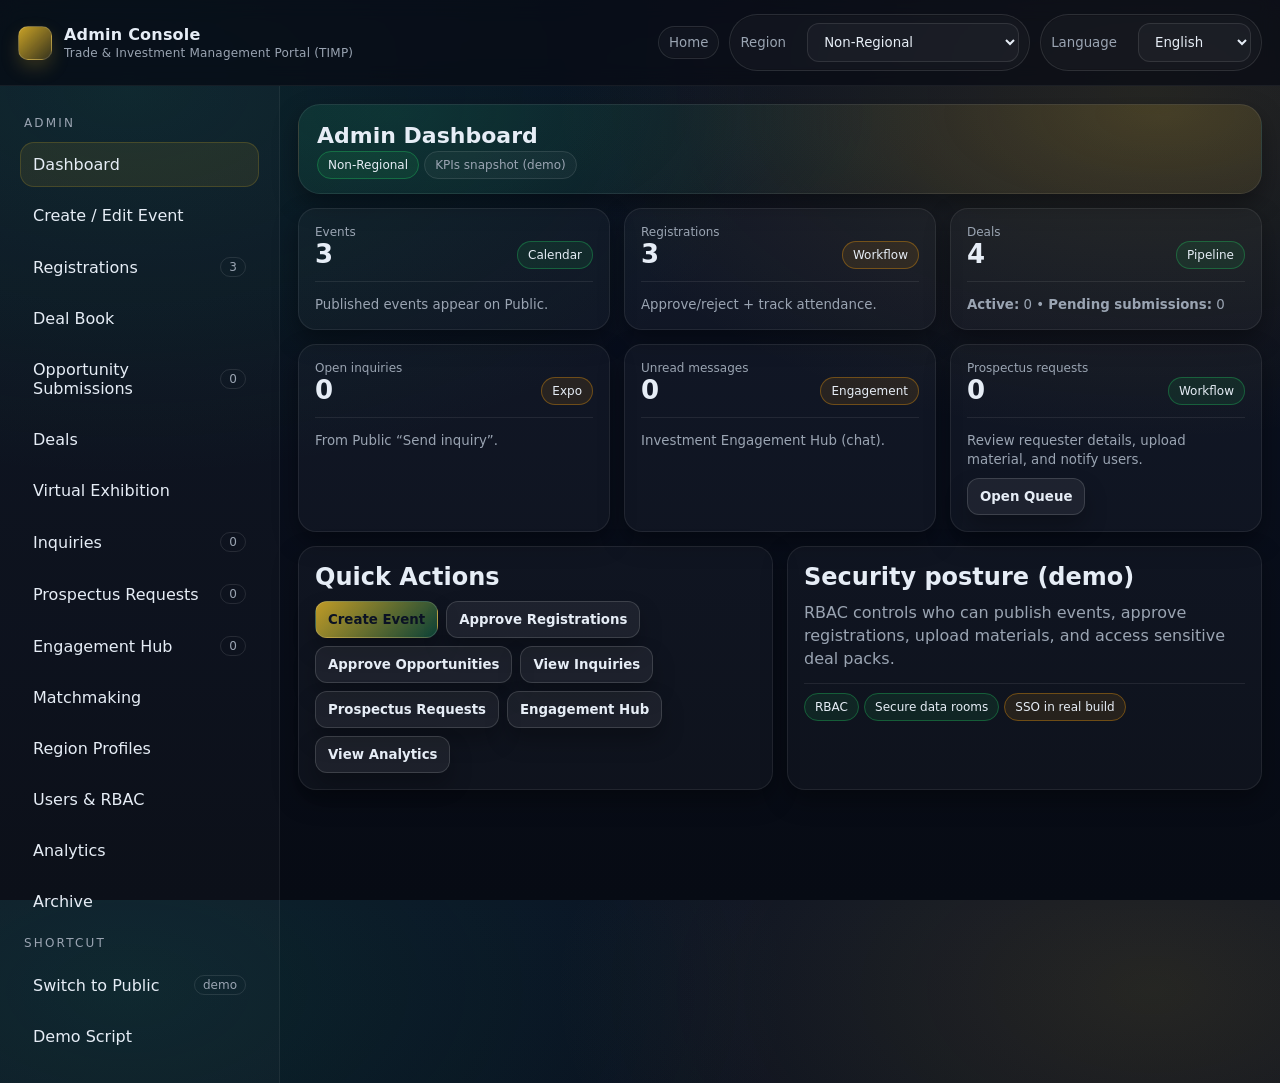
==== commit 745207b3: "Update admin.html" ====
--- a/admin.html
+++ b/admin.html
@@ -1,4 +1,4 @@
-<!-- admin.html (UPDATED: Opportunity Approvals + Inquiries Inbox + Engagement Hub + Working Invite Link + Real Analytics) -->
+<!-- admin.html (UPDATED: Prospectus Requests workflow + requester details + upload + notify) -->
 <!doctype html>
 <html lang="en">
 <head>
@@ -39,18 +39,16 @@
         <a href="#regs" data-nav="registrations"><span class="i18n" data-key="registrations">Registrations</span><span class="badge" id="regCount"></span></a>
         <a href="#dealbook" data-nav="dealbook"><span class="i18n" data-key="dealbook">Deal Book</span></a>
 
-        <!-- ✅ NEW: Approve opportunities submitted from Public -->
         <a href="#submissions" data-nav="submissions"><span>Opportunity Submissions</span><span class="badge" id="subCount"></span></a>
 
         <a href="#deals" data-nav="deals"><span>Deals</span></a>
 
-        <!-- ✅ Virtual Exhibition Admin -->
         <a href="#expo" data-nav="expo"><span>Virtual Exhibition</span></a>
 
-        <!-- ✅ NEW: Public "Send Inquiry" inbox -->
         <a href="#inquiries" data-nav="inquiries"><span>Inquiries</span><span class="badge" id="inqCount"></span></a>
 
-        <!-- ✅ NEW: Engagement Hub (messages/chat) -->
+        <a href="#prospectus-requests" data-nav="prospectus_requests"><span>Prospectus Requests</span><span class="badge" id="prospectusReqCount"></span></a>
+
         <a href="#engagement" data-nav="engagement"><span>Engagement Hub</span><span class="badge" id="msgCount"></span></a>
 
         <a href="#matchmaking" data-nav="matchmaking"><span class="i18n" data-key="matchmaking">Matchmaking</span></a>
@@ -88,9 +86,6 @@
   <script src="app.js"></script>
 
   <script>
-    /* =========================================================
-       Safety fallbacks (so demo works even if util.js not updated)
-       ========================================================= */
     if(typeof getEvents !== "function"){
       function getEvents(){
         const x = JSON.parse(localStorage.getItem("timp_events") || "null");
@@ -124,8 +119,6 @@
         localStorage.setItem("timp_regs", JSON.stringify(r || []));
       }
     }
-
-    // ✅ booths storage fallback (Virtual Exhibition)
     if(typeof getBooths !== "function"){
       function getBooths(){
         const x = JSON.parse(localStorage.getItem("timp_booths") || "null");
@@ -138,7 +131,6 @@
       }
     }
 
-    // ✅ inquiries storage (Public "Send inquiry" -> Admin inbox)
     function getInquiries(){
       try{ return JSON.parse(localStorage.getItem("timp_inquiries") || "[]"); }catch(e){ return []; }
     }
@@ -146,15 +138,110 @@
       localStorage.setItem("timp_inquiries", JSON.stringify(rows || []));
     }
 
-    // ✅ engagement messages storage (Public/booth inquiry follow-ups -> Admin replies)
+    const TIMP_MSG_STORE_KEY = "timp_messages";
+    const TIMP_EVENT_CHAT_KEYS = [
+      "timp_event_chat",
+      "timp_event_chat_messages",
+      "timp_event_messages",
+      "timp_chat",
+      "timp_chat_messages"
+    ];
+
+    function lsReadArray(key){
+      try{
+        const x = JSON.parse(localStorage.getItem(key) || "[]");
+        return Array.isArray(x) ? x : [];
+      }catch(e){
+        return [];
+      }
+    }
+    function lsWriteArray(key, arr){
+      localStorage.setItem(key, JSON.stringify(Array.isArray(arr) ? arr : []));
+    }
+
+    function normalizeMessage(m, srcKey){
+      const at = m?.at || m?.created_at || m?.timestamp || "";
+      const id =
+        m?.id ||
+        m?.message_id ||
+        ("msg_" + (at || Date.now()) + "_" + Math.random().toString(16).slice(2));
+
+      return {
+        id: String(id),
+        at: at ? String(at) : new Date().toISOString(),
+        status: m?.status ? String(m.status) : "Unread",
+        to: m?.to ?? m?.to_role ?? "",
+        from_email: m?.from_email ?? m?.email ?? "",
+        from_name: m?.from_name ?? m?.name ?? "",
+        text: m?.text ?? m?.message ?? "",
+        context: (m?.context && typeof m.context === "object") ? m.context : (m?.ctx || {}),
+        _src: srcKey || TIMP_MSG_STORE_KEY
+      };
+    }
+
+    function dedupeById(list){
+      const seen = new Set();
+      const out = [];
+      for(const m of list){
+        const k = String(m?.id || "");
+        if(!k || seen.has(k)) continue;
+        seen.add(k);
+        out.push(m);
+      }
+      return out;
+    }
+
     function getMessages(){
-      try{ return JSON.parse(localStorage.getItem("timp_messages") || "[]"); }catch(e){ return []; }
-    }
+      const base = lsReadArray(TIMP_MSG_STORE_KEY).map(m => normalizeMessage(m, TIMP_MSG_STORE_KEY));
+      const extra = [];
+      for(const k of TIMP_EVENT_CHAT_KEYS){
+        const rows = lsReadArray(k);
+        if(rows.length) extra.push(...rows.map(m => normalizeMessage(m, k)));
+      }
+      return dedupeById([...extra, ...base])
+        .sort((a,b)=> String(b.at||"").localeCompare(String(a.at||"")));
+    }
+
     function saveMessages(rows){
-      localStorage.setItem("timp_messages", JSON.stringify(rows || []));
-    }
-
-    // ✅ analytics metrics storage
+      lsWriteArray(TIMP_MSG_STORE_KEY, rows || []);
+    }
+
+    function updateMessageEverywhere(id, patch){
+      const targetId = String(id||"");
+      if(!targetId) return false;
+
+      let changed = false;
+      const stores = [TIMP_MSG_STORE_KEY, ...TIMP_EVENT_CHAT_KEYS];
+      stores.forEach(key=>{
+        const arr = lsReadArray(key);
+        const i = arr.findIndex(x => String(x?.id || x?.message_id || "") === targetId);
+        if(i >= 0){
+          arr[i] = { ...arr[i], ...patch };
+          lsWriteArray(key, arr);
+          changed = true;
+        }
+      });
+      return changed;
+    }
+
+    function pushMessageEverywhere(msg){
+      const m = normalizeMessage(msg, TIMP_MSG_STORE_KEY);
+
+      const base = lsReadArray(TIMP_MSG_STORE_KEY);
+      base.unshift(m);
+      lsWriteArray(TIMP_MSG_STORE_KEY, base);
+
+      const eventId = m?.context?.event_id || m?.context?.eventId || "";
+      const isEventThread = (String(m.to||"").toLowerCase() === "event") || !!eventId;
+
+      if(isEventThread){
+        const k = "timp_event_chat";
+        const ev = lsReadArray(k);
+        ev.unshift({ ...m, to: m.to || "Event" });
+        lsWriteArray(k, ev);
+      }
+    }
+
     function getMetrics(){
       try{ return JSON.parse(localStorage.getItem("timp_metrics") || "[]"); }catch(e){ return []; }
     }
@@ -178,9 +265,35 @@
       }catch(e){ return []; }
     }
 
-    /* =========================
-       Small helpers
-       ========================= */
+    function saveProspectusRequests(rows){
+      localStorage.setItem("timp_prospectus_requests", JSON.stringify(rows || []));
+    }
+
+    function getAdminProspectusRequests(){
+      const deals = getDeals();
+      const region = pickRegion();
+
+      return getProspectusRequests()
+        .filter(r => {
+          const d = deals.find(x => x.id === r.deal_id);
+          if(!d) return region === "non_reg";
+          return region === "non_reg" || d.region === region;
+        })
+        .sort((a,b) => new Date(b.updated_at || b.created_at || b.at || 0) - new Date(a.updated_at || a.created_at || a.at || 0));
+    }
+
+    function getProspectusRequestById(id){
+      return getProspectusRequests().find(x => x.id === id);
+    }
+
+    function adminProspectusStatusTag(status){
+      const s = String(status || "Pending");
+      const cls = /available|approved|closed/i.test(s) ? "ok" : (s === "Declined" ? "muted" : "warn");
+      return `<span class="tag ${cls}">${escapeHtml(s)}</span>`;
+    }
+
+    let ACTIVE_PROSPECTUS_REQUEST_ID = "";
+
     function escapeHtml(s){
       return String(s || "")
         .replace(/&/g,"&amp;")
@@ -217,7 +330,6 @@
       if(navigator.clipboard && navigator.clipboard.writeText){
         return navigator.clipboard.writeText(t).then(()=>true).catch(()=>false);
       }
-      // fallback
       try{
         const ta = document.createElement("textarea");
         ta.value = t;
@@ -249,8 +361,8 @@
         const subs = adminFilter(deals).filter(d => String(d.status||"").toLowerCase() === "pending");
         const inquiries = getInquiries().filter(x => (x.status||"New") !== "Handled");
         const msgs = getMessages().filter(m => String(m.status||"Unread") !== "Read" && (m.to === "Admin" || m.to === "All" || !m.to));
-
-        // registrations badge is region-aware (same logic you already used)
+        const prospectusOpen = getAdminProspectusRequests().filter(r => String(r.status || "Pending") !== "Closed").length;
+
         const regs = regsAll.filter(r=>{
           const ev = events.find(e=>e.id===r.event_id);
           if(!ev) return (pickRegion()==="non_reg");
@@ -261,12 +373,10 @@
         if ($("#subCount")) $("#subCount").textContent = subs.length;
         if ($("#inqCount")) $("#inqCount").textContent = inquiries.length;
         if ($("#msgCount")) $("#msgCount").textContent = msgs.length;
+        if ($("#prospectusReqCount")) $("#prospectusReqCount").textContent = prospectusOpen;
       }catch(e){}
     }
 
-    /* =========================
-       Topbar init
-       ========================= */
     const regionSel = document.getElementById("regionSel");
     TIMP_REGIONS.forEach(r=>{
       const opt = document.createElement("option");
@@ -276,11 +386,9 @@
     });
     initTopbar();
 
-    // ✅ Re-render current page when region/lang changes (keeps views in sync)
     document.getElementById("regionSel")?.addEventListener("change", () => route());
     document.getElementById("langSel")?.addEventListener("change", () => route());
 
-    // ✅ Refresh badges when other tab updates localStorage
     window.addEventListener("storage", ()=> updateBadges());
 
     function setActive(navKey){
@@ -293,9 +401,6 @@
       return filterByRegion(items);
     }
 
-    /* =========================
-       Dashboard
-       ========================= */
     function renderDashboard(){
       setActive("dashboard");
       $("#pageTitle").textContent = "Admin Dashboard";
@@ -352,9 +457,11 @@
             <small>Investment Engagement Hub (chat).</small>
           </div>
           <div class="card">
-            <div class="mini"><div><div class="label">Prospectus requests</div><div class="big">${getProspectusRequests().length}</div></div><span class="tag ok">Signals</span></div>
-            <div class="hr"></div>
-            <small>From Deal Room “Request Prospectus”.</small>
+            <div class="mini"><div><div class="label">Prospectus requests</div><div class="big">${getProspectusRequests().length}</div></div><span class="tag ok">Workflow</span></div>
+            <div class="hr"></div>
+            <small>Review requester details, upload material, and notify users.</small>
+            <div style="height:10px"></div>
+            <button class="secondary" onclick="location.hash='#prospectus-requests'">Open Queue</button>
           </div>
         </div>
 
@@ -368,6 +475,7 @@
               <button class="secondary" onclick="location.hash='#regs'">Approve Registrations</button>
               <button class="secondary" onclick="location.hash='#submissions'">Approve Opportunities</button>
               <button class="secondary" onclick="location.hash='#inquiries'">View Inquiries</button>
+              <button class="secondary" onclick="location.hash='#prospectus-requests'">Prospectus Requests</button>
               <button class="secondary" onclick="location.hash='#engagement'">Engagement Hub</button>
               <button class="secondary" onclick="location.hash='#analytics'">View Analytics</button>
             </div>
@@ -387,9 +495,6 @@
       updateBadges();
     }
 
-    /* =========================
-       Event Manager
-       ========================= */
     function renderEventManager(){
       setActive("events");
       $("#pageTitle").textContent = t("create_event");
@@ -450,7 +555,12 @@
 
             <label>Event Banner (image)</label>
             <input type="file" id="evBanner" accept="image/*" />
-            <small class="muted">Demo: stored in browser and can be shown on Public.</small>
+            <div id="evBannerPreview" style="margin-top:10px"></div>
+            <div class="row-actions" style="margin-top:8px">
+              <button class="secondary" onclick="refreshEventBannerPreview()">Preview stored banner</button>
+              <button class="danger" onclick="clearEventBanner()">Clear banner</button>
+            </div>
+            <small class="muted">Demo: banner is stored in the event record and can render on Public once Published.</small>
 
             <div style="height:10px"></div>
             <label>Invitation Email (demo template)</label>
@@ -490,6 +600,44 @@
       const defaultRegion = (pickRegion() === "non_reg") ? "north" : pickRegion();
       if ($("#evRegion")) $("#evRegion").value = defaultRegion;
       if ($("#evId")) $("#evId").value = "";
+      refreshEventBannerPreview();
+    }
+
+    function refreshEventBannerPreview(){
+      const id = ($("#evId")?.value || "").trim();
+      const el = $("#evBannerPreview");
+      if(!el) return;
+
+      if(!id){
+        el.innerHTML = `<small class="muted">Save and select an event first (Edit), then preview the stored banner.</small>`;
+        return;
+      }
+
+      const ev = getEvents().find(e=>e.id===id);
+      if(ev && ev.banner_data_url){
+        el.innerHTML = `
+          <div class="card" style="padding:10px">
+            <div style="font-weight:700; margin-bottom:8px;">Stored banner preview</div>
+            <img src="${ev.banner_data_url}" style="width:100%; max-height:200px; object-fit:cover; border-radius:12px;" />
+          </div>
+        `;
+      } else {
+        el.innerHTML = `<small class="muted">No banner stored for this event yet.</small>`;
+      }
+    }
+
+    function clearEventBanner(){
+      const id = ($("#evId")?.value || "").trim();
+      if(!id) return setToast("Missing", "Select an event first (Edit).");
+
+      const events = getEvents();
+      const i = events.findIndex(e=>e.id===id);
+      if(i < 0) return setToast("Not found", "Event not found.");
+
+      events[i].banner_data_url = "";
+      saveEvents(events);
+      setToast("Cleared", "Event banner removed (demo).");
+      refreshEventBannerPreview();
     }
 
     function clearEventForm(){
@@ -505,6 +653,7 @@
       if($("#evBanner")) $("#evBanner").value = "";
       if($("#evProgramme")) $("#evProgramme").value = "";
       if($("#evDeck")) $("#evDeck").value = "";
+      refreshEventBannerPreview();
       setToast("Cleared", "Event form reset (demo).");
     }
 
@@ -597,6 +746,7 @@
       $("#evInviteTpl").value = e.invite_tpl || "";
       $("#evRecordingUrl").value = e.recording_url || "";
 
+      refreshEventBannerPreview();
       setToast("Editing", "Loaded event into editor.");
     }
 
@@ -607,7 +757,6 @@
       renderEventManager();
     }
 
-    // ✅ WORKING: copies a real deep-link to Public that includes eventId
     function copyInviteLink(){
       const id = ($("#evId").value || "").trim();
       if(!id) return setToast("Missing", "Save the event first (needs an ID).");
@@ -677,9 +826,6 @@
       window.location.href = `mailto:?subject=${subject}&body=${body}`;
     }
 
-    /* =========================
-       Registrations (with Attendance toggle)
-       ========================= */
     function renderRegistrations(){
       setActive("registrations");
       $("#pageTitle").textContent = t("registrations");
@@ -842,9 +988,6 @@
       renderDashboard();
     }
 
-    /* =========================
-       Deal Book (cap 40 + download HTML)
-       ========================= */
     let LAST_DEALBOOK = null;
 
     function renderDealBook(){
@@ -964,9 +1107,6 @@
       logMetric("dealbook_download", { title: LAST_DEALBOOK.title || "Deal_Book", count: LAST_DEALBOOK.list.length });
     }
 
-    /* =========================
-       Opportunity Submissions (Approve deals submitted from Public)
-       ========================= */
     function renderSubmissions(){
       setActive("submissions");
       $("#pageTitle").textContent = "Opportunity Submissions";
@@ -1032,9 +1172,6 @@
       renderDashboard();
     }
 
-    /* =========================
-       Deals Manager + Prospectus upload + Bulk CSV Import (Status added)
-       ========================= */
     function renderDealsManager(){
       setActive("deals");
       $("#pageTitle").textContent = "Deals Manager";
@@ -1092,7 +1229,7 @@
             <input type="file" id="bulkDeals" accept=".csv" />
             <button class="secondary" onclick="importDealsCsv()">Import</button>
             <div style="height:6px"></div>
-            <small class="muted">Columns: country, sector, ticket_usd_m, stage, summary, region</small>
+            <small class="muted">Columns: country, sector, ticket_usd_m, stage, summary, region, status, warmth, owner, video (comma/semicolon supported)</small>
 
             <div class="hr"></div>
 
@@ -1275,6 +1412,49 @@
       logMetric("prospectus_download", { deal_id: id, filename: d.prospectus_name });
     }
 
+    function detectDelimiter(line){
+      const commas = (line.match(/,/g) || []).length;
+      const semis  = (line.match(/;/g) || []).length;
+      const tabs   = (line.match(/\t/g) || []).length;
+      if(tabs > commas && tabs > semis) return "\t";
+      if(semis > commas) return ";";
+      return ",";
+    }
+
+    function parseCsvLine(line, delim){
+      const out = [];
+      let cur = "";
+      let inQ = false;
+
+      for(let i=0;i<line.length;i++){
+        const ch = line[i];
+
+        if(ch === '"'){
+          if(inQ && line[i+1] === '"'){
+            cur += '"';
+            i++;
+          } else {
+            inQ = !inQ;
+          }
+          continue;
+        }
+
+        if(ch === delim && !inQ){
+          out.push(cur);
+          cur = "";
+          continue;
+        }
+
+        cur += ch;
+      }
+      out.push(cur);
+      return out.map(s => String(s||"").trim());
+    }
+
+    function normKey(s){
+      return String(s||"").trim().toLowerCase();
+    }
+
     function importDealsCsv(){
       const f = $("#bulkDeals")?.files?.[0];
       if(!f) return setToast("Missing", "Choose a CSV file.");
@@ -1285,42 +1465,84 @@
         const lines = text.split(/\r?\n/).map(x=>x.trim()).filter(Boolean);
         if(lines.length < 2) return setToast("Invalid", "CSV has no data rows.");
 
-        const headers = lines.shift().split(",").map(x=>x.trim().toLowerCase());
+        const delim = detectDelimiter(lines[0]);
+        const headers = parseCsvLine(lines.shift(), delim).map(h => normKey(h));
 
         const deals = getDeals();
         let added = 0;
+        let skipped = 0;
 
         const fallbackRegion = (pickRegion()==="non_reg") ? "north" : pickRegion();
 
+        const existingKeys = new Set(
+          deals.map(d => [
+            normKey(d.country),
+            normKey(d.sector),
+            String(Number(d.ticket_usd_m)||0),
+            normKey(d.stage)
+          ].join("|"))
+        );
+
         lines.forEach(line=>{
-          const cols = line.split(",");
+          const cols = parseCsvLine(line, delim);
           const obj = {};
-          headers.forEach((h,i)=> obj[h] = (cols[i]||"").trim());
-
-          if(!obj.country || !obj.sector) return;
+          headers.forEach((h,i)=> obj[h] = (cols[i] ?? "").trim());
+
+          const country = obj.country || obj.pays || obj["country_name"] || "";
+          const sector  = obj.sector  || obj.secteur || "";
+          if(!country || !sector) return;
+
+          const ticket = Number(obj.ticket_usd_m || obj.ticket || obj.amount_usd_m || 0) || 0;
+          const stage  = obj.stage || "Origination";
+
+          const dupeKey = [normKey(country), normKey(sector), String(ticket||0), normKey(stage)].join("|");
+          if(existingKeys.has(dupeKey)){
+            skipped += 1;
+            return;
+          }
+          existingKeys.add(dupeKey);
+
+          const statusRaw = (obj.status || "Draft").trim();
+          const status =
+            /^active$/i.test(statusRaw) ? "Active" :
+            /^published$/i.test(statusRaw) ? "Published" :
+            /^pending$/i.test(statusRaw) ? "Pending" :
+            /^rejected$/i.test(statusRaw) ? "Rejected" :
+            "Draft";
+
+          const warmthRaw = (obj.warmth || "Warm").trim();
+          const warmth =
+            /^hot$/i.test(warmthRaw) ? "Hot" :
+            /^warm$/i.test(warmthRaw) ? "Warm" :
+            "Cold";
 
           deals.push({
             id: "d" + Date.now() + Math.floor(Math.random()*100000),
-            country: obj.country,
-            sector: obj.sector,
-            ticket_usd_m: Number(obj.ticket_usd_m||0),
-            stage: obj.stage || "Origination",
+            country,
+            sector,
+            ticket_usd_m: ticket,
+            stage,
             summary: obj.summary || "",
-            region: obj.region || fallbackRegion,
-            status: "Draft",
-            warmth: "Warm",
+            region: (obj.region || fallbackRegion).trim(),
+            status,
+            warmth,
+            owner: (obj.owner || obj.sponsor || "").trim(),
+            video: (obj.video || "").trim() || "Video pitch (demo)",
             prospectus_name: "",
             prospectus_data: "",
             prospectus_mime: "",
             prospectus_size: 0,
             prospectus_updated_at: ""
           });
+
           added += 1;
         });
 
         saveDeals(deals);
-        setToast("Imported", `${added} deals imported (demo).`);
+        setToast("Imported", `${added} deals imported • ${skipped} duplicates skipped (demo).`);
         renderDealsManager();
+        renderAnalytics();
+        renderDashboard();
       };
       reader.readAsText(f);
     }
@@ -1422,9 +1644,6 @@
       updateBadges();
     }
 
-    /* =========================
-       Virtual Exhibition Admin (unchanged)
-       ========================= */
     function renderExpoAdmin(){
       setActive("expo");
       $("#pageTitle").textContent = "Virtual Exhibition";
@@ -1673,9 +1892,6 @@
       renderExpoAdmin();
     }
 
-    /* =========================
-       Inquiries Inbox (Public "Send inquiry")
-       ========================= */
     function renderInquiries(){
       setActive("inquiries");
       $("#pageTitle").textContent = "Inquiries";
@@ -1754,9 +1970,7 @@
         at: new Date().toISOString()
       };
 
-      const msgs = getMessages();
-      msgs.unshift(msg);
-      saveMessages(msgs);
+      pushMessageEverywhere(msg);
 
       setToast("Sent", "Reply saved to Engagement Hub (demo).");
       logMetric("inquiry_replied", { inquiry_id: id, to: inq.from_email || "" });
@@ -1764,9 +1978,216 @@
       renderDashboard();
     }
 
-    /* =========================
-       Engagement Hub (Admin inbox + replies)
-       ========================= */
+    function renderProspectusRequests(){
+      setActive("prospectus_requests");
+
+      $("#pageTitle").textContent = "Prospectus Requests";
+      $("#pageMeta").innerHTML = `<span class="tag ok">${regionLabel(pickRegion())}</span> <span class="tag muted">Review, upload, reply, and notify requesters</span>`;
+      $("#pageActions").innerHTML = `<button onclick="renderProspectusRequests()">Refresh</button>`;
+
+      const rows = getAdminProspectusRequests();
+
+      $("#pageBody").innerHTML = `
+        <div class="card">
+          <h2>Request Queue</h2>
+          <table class="table">
+            <thead>
+              <tr>
+                <th>Requester</th>
+                <th>Deal</th>
+                <th>Status</th>
+                <th>Requested</th>
+                <th>Action</th>
+              </tr>
+            </thead>
+            <tbody>
+              ${
+                rows.length
+                ? rows.map(r => `
+                  <tr>
+                    <td>
+                      <b>${escapeHtml(r.requester_name || "Public User")}</b><br>
+                      <small>${escapeHtml(r.requester_email || "-")}</small>
+                      ${r.requester_org ? `<br><small>${escapeHtml(r.requester_org)}</small>` : ""}
+                    </td>
+                    <td>${escapeHtml(r.deal_label || r.deal_id || "-")}</td>
+                    <td>${adminProspectusStatusTag(r.status)}</td>
+                    <td><small>${new Date(r.created_at || r.at || Date.now()).toLocaleString()}</small></td>
+                    <td><button class="secondary" onclick="openProspectusRequest('${r.id}')">Open</button></td>
+                  </tr>
+                `).join("")
+                : `<tr><td colspan="5"><small>No prospectus requests for this region yet.</small></td></tr>`
+              }
+            </tbody>
+          </table>
+        </div>
+
+        <div style="height:14px"></div>
+
+        <div class="card" id="prospectusRequestDetail">
+          <small class="muted">Select a request to view details.</small>
+        </div>
+      `;
+
+      updateBadges();
+
+      if(rows.length){
+        renderProspectusRequestDetail(ACTIVE_PROSPECTUS_REQUEST_ID || rows[0].id);
+      }
+    }
+
+    function openProspectusRequest(id){
+      renderProspectusRequestDetail(id);
+    }
+
+    function renderProspectusRequestDetail(id){
+      ACTIVE_PROSPECTUS_REQUEST_ID = id;
+
+      const r = getProspectusRequestById(id);
+      const host = $("#prospectusRequestDetail");
+      if(!host || !r) return;
+
+      host.innerHTML = `
+        <h2>Request Details</h2>
+
+        <div class="grid cols-2">
+          <div>
+            <p><b>Requester:</b> ${escapeHtml(r.requester_name || "Public User")}</p>
+            <p><b>Email:</b> ${escapeHtml(r.requester_email || "-")}</p>
+            <p><b>Organisation:</b> ${escapeHtml(r.requester_org || "-")}</p>
+            <p><b>Phone:</b> ${escapeHtml(r.requester_phone || "-")}</p>
+            <p><b>Deal:</b> ${escapeHtml(r.deal_label || r.deal_id || "-")}</p>
+            <p><b>Requester Note:</b> ${r.requester_message ? escapeHtml(r.requester_message) : "<span class='muted'>None</span>"}</p>
+          </div>
+
+          <div>
+            <label>Status</label>
+            <select id="prStatus" style="width:100%;margin-top:6px;">
+              <option value="Pending" ${String(r.status||"") === "Pending" ? "selected" : ""}>Pending</option>
+              <option value="Under Review" ${String(r.status||"") === "Under Review" ? "selected" : ""}>Under Review</option>
+              <option value="Material Available" ${String(r.status||"") === "Material Available" ? "selected" : ""}>Material Available</option>
+              <option value="Declined" ${String(r.status||"") === "Declined" ? "selected" : ""}>Declined</option>
+              <option value="Closed" ${String(r.status||"") === "Closed" ? "selected" : ""}>Closed</option>
+            </select>
+
+            <div style="height:12px"></div>
+
+            <label>Admin Reply</label>
+            <textarea id="prAdminReply" rows="5" style="width:100%;margin-top:6px;">${escapeHtml(r.admin_reply || "")}</textarea>
+
+            <div style="height:12px"></div>
+
+            <label>Notification Message</label>
+            <textarea id="prNotifyText" rows="3" style="width:100%;margin-top:6px;">${escapeHtml(r.notification_text || "The requested prospectus is now available. Kindly check your profile.")}</textarea>
+
+            <div style="height:12px"></div>
+
+            <label>Upload Prospectus / Material</label>
+            <input type="file" id="prFile" onchange="uploadProspectusMaterial('${r.id}', this)" style="width:100%;margin-top:6px;">
+
+            ${
+              r.material_data_url
+              ? `
+                <div style="margin-top:10px;">
+                  <small><b>Current upload:</b> ${escapeHtml(r.material_name || "Uploaded file")}</small><br>
+                  <a href="${escapeHtml(r.material_data_url)}" download="${escapeHtml(r.material_name || "prospectus")}" class="secondary">Download current file</a>
+                </div>
+              `
+              : `<small class="muted" style="display:block;margin-top:8px;">No file uploaded yet.</small>`
+            }
+          </div>
+        </div>
+
+        <div class="hr"></div>
+
+        <div class="row-actions">
+          <button onclick="saveProspectusAdminReview('${r.id}')">Save</button>
+          <button class="secondary" onclick="notifyProspectusRequester('${r.id}')">Save & Notify</button>
+          <button class="secondary" onclick="renderProspectusRequests()">Back to Queue</button>
+        </div>
+
+        ${
+          r.notified_at
+          ? `<small class="muted" style="display:block;margin-top:10px;">Last notified: ${new Date(r.notified_at).toLocaleString()}</small>`
+          : ""
+        }
+      `;
+    }
+
+    function saveProspectusAdminReview(id){
+      const rows = getProspectusRequests();
+      const i = rows.findIndex(x => x.id === id);
+      if(i < 0) return setToast("Not found", "Request not found.");
+
+      rows[i].status = $("#prStatus")?.value || rows[i].status || "Pending";
+      rows[i].admin_reply = ($("#prAdminReply")?.value || "").trim();
+      rows[i].notification_text = ($("#prNotifyText")?.value || "").trim();
+      rows[i].updated_at = new Date().toISOString();
+
+      saveProspectusRequests(rows);
+      setToast("Saved", "Prospectus request updated.");
+      renderProspectusRequests();
+      renderProspectusRequestDetail(id);
+    }
+
+    function uploadProspectusMaterial(id, input){
+      const file = input?.files?.[0];
+      if(!file) return;
+
+      if(file.size > 2 * 1024 * 1024){
+        input.value = "";
+        return setToast("File too large", "Keep demo uploads below 2 MB because this version uses localStorage.");
+      }
+
+      const reader = new FileReader();
+      reader.onload = function(){
+        const rows = getProspectusRequests();
+        const i = rows.findIndex(x => x.id === id);
+        if(i < 0) return setToast("Not found", "Request not found.");
+
+        rows[i].material_name = file.name;
+        rows[i].material_type = file.type || "";
+        rows[i].material_data_url = String(reader.result || "");
+        rows[i].status = "Material Available";
+        rows[i].updated_at = new Date().toISOString();
+
+        saveProspectusRequests(rows);
+        setToast("Uploaded", `${file.name} attached to the request.`);
+        renderProspectusRequests();
+        renderProspectusRequestDetail(id);
+      };
+
+      reader.readAsDataURL(file);
+    }
+
+    function notifyProspectusRequester(id){
+      const rows = getProspectusRequests();
+      const i = rows.findIndex(x => x.id === id);
+      if(i < 0) return setToast("Not found", "Request not found.");
+
+      rows[i].status = $("#prStatus")?.value || rows[i].status || "Pending";
+      rows[i].admin_reply = ($("#prAdminReply")?.value || "").trim();
+      rows[i].notification_text = ($("#prNotifyText")?.value || "").trim() || "The requested prospectus is now available. Kindly check your profile.";
+      rows[i].notified_at = new Date().toISOString();
+      rows[i].read_by_user = false;
+      rows[i].updated_at = new Date().toISOString();
+
+      if(rows[i].material_data_url && ["Pending","Under Review"].includes(String(rows[i].status || ""))){
+        rows[i].status = "Material Available";
+      }
+
+      saveProspectusRequests(rows);
+      logMetric("prospectus_request_notified", {
+        request_id: id,
+        deal_id: rows[i].deal_id,
+        requester_email: rows[i].requester_email || ""
+      });
+
+      setToast("Notified", "Requester will now see this update in My Profile.");
+      renderProspectusRequests();
+      renderProspectusRequestDetail(id);
+    }
+
     function renderEngagement(){
       setActive("engagement");
       $("#pageTitle").textContent = "Engagement Hub";
@@ -1820,11 +2241,8 @@
     }
 
     function markMessageRead(id){
-      const all = getMessages();
-      const i = all.findIndex(x=>x.id===id);
-      if(i < 0) return setToast("Not found", "Message not found.");
-      all[i].status = "Read";
-      saveMessages(all);
+      const ok = updateMessageEverywhere(id, { status: "Read" });
+      if(!ok) return setToast("Not found", "Message not found.");
       setToast("Updated", "Message marked Read.");
       logMetric("message_marked_read", { message_id: id });
       renderEngagement();
@@ -1851,9 +2269,7 @@
         at: new Date().toISOString()
       };
 
-      const msgs = getMessages();
-      msgs.unshift(out);
-      saveMessages(msgs);
+      pushMessageEverywhere(out);
 
       setToast("Sent", "Reply saved (demo).");
       logMetric("message_replied", { to: toEmail });
@@ -1861,9 +2277,6 @@
       renderDashboard();
     }
 
-    /* =========================
-       Matchmaking / RBAC / Region Profiles / Archive
-       ========================= */
     function renderMatchmaking(){
       setActive("matchmaking");
       $("#pageTitle").textContent = t("matchmaking");
@@ -1902,9 +2315,6 @@
       `;
     }
 
-    /* =========================================================
-       ✅ Region Profiles (your fixed version - unchanged)
-       ========================================================= */
     const RP_STORE_KEY = "timp_region_profiles_v1";
 
     function rp_loadAll(){
@@ -2124,7 +2534,7 @@
 
       $("#pageBody").innerHTML = `
         <div class="card">
-          <h2>Roles (from concept note)</h2>
+          <h2>Roles</h2>
           <p>Admin rights granted to specific roles across Regional Comms, Regional Staff, Client Relations, TFIP, and Digital Business (demo).</p>
           <div class="hr"></div>
           <table class="table">
@@ -2143,9 +2553,6 @@
       `;
     }
 
-    /* =========================
-       Analytics (REAL counts from localStorage)
-       ========================= */
     function renderAnalytics(){
       setActive("analytics");
       $("#pageTitle").textContent = t("analytics");
@@ -2167,9 +2574,18 @@
 
       const dealsRegion = adminFilter(getDeals());
       const dealsAll = getDeals();
-      const totalDeals = dealsRegion.length;
-      const activeDeals = dealsRegion.filter(d => isActiveDealStatus(d.status)).length;
-      const pendingDeals = dealsRegion.filter(d => String(d.status||"").toLowerCase() === "pending").length;
+      const scopeDeals = (pickRegion()==="non_reg") ? dealsAll : dealsRegion;
+
+      const activePublished = scopeDeals.filter(d => isActiveDealStatus(d.status));
+      const pendingDeals = scopeDeals.filter(d => String(d.status||"").toLowerCase() === "pending");
+
+      const dealPipelineUsdM = activePublished.reduce((sum,d)=> sum + (Number(d.ticket_usd_m)||0), 0);
+
+      function fmtUsdBillionsFromMillions(m){
+        const b = Number(m||0) / 1000;
+        const decimals = (b && b < 10) ? 1 : 0;
+        return "$" + (b ? b.toFixed(decimals) : "0.0") + "B";
+      }
 
       const metrics = getMetrics();
       const dealbookDownloads = metrics.filter(m => m.type === "dealbook_download").length;
@@ -2186,7 +2602,10 @@
               <span class="tag ok">Events</span>
             </div>
             <div class="hr"></div>
-            <small>Approved: <b>${approved.length}</b> • Attended: <b>${attended.length}</b></small>
+            <small>
+              Attendance rate = (Attended ÷ Approved) •
+              Approved: <b>${approved.length}</b> • Attended: <b>${attended.length}</b>
+            </small>
           </div>
 
           <div class="card">
@@ -2213,16 +2632,23 @@
         <div class="grid cols-3">
           <div class="card">
             <div class="mini">
-              <div><div class="label">Deals on platform</div><div class="big">${(pickRegion()==="non_reg") ? dealsAll.length : totalDeals}</div></div>
+              <div>
+                <div class="label">Deal Pipeline (USD)</div>
+                <div class="big">${fmtUsdBillionsFromMillions(dealPipelineUsdM)}</div>
+              </div>
               <span class="tag ok">Pipeline</span>
             </div>
             <div class="hr"></div>
-            <small>${pickRegion()==="non_reg" ? "All regions" : "Current region"} • Pending: <b>${pendingDeals}</b></small>
+            <small>
+              ${pickRegion()==="non_reg" ? "All regions" : "Current region"} •
+              Active/Published: <b>${activePublished.length}</b> •
+              Pending: <b>${pendingDeals.length}</b>
+            </small>
           </div>
 
           <div class="card">
             <div class="mini">
-              <div><div class="label">Active deals</div><div class="big">${activeDeals}</div></div>
+              <div><div class="label">Active deals</div><div class="big">${activePublished.length}</div></div>
               <span class="tag ok">Pipeline</span>
             </div>
             <div class="hr"></div>
@@ -2247,7 +2673,7 @@
             <ul style="margin:0; padding-left:18px; color:var(--muted); line-height:1.55">
               <li><b>Inquiries handled:</b> ${inquiriesHandled}</li>
               <li><b>Unread messages:</b> ${getMessages().filter(m => (m.to==="Admin"||m.to==="All"||!m.to) && String(m.status||"Unread")!=="Read").length}</li>
-              <li><b>Pending submissions:</b> ${pendingDeals}</li>
+              <li><b>Pending submissions:</b> ${pendingDeals.length}</li>
             </ul>
             <div class="hr"></div>
             <small class="muted">These are live demo numbers pulled from localStorage.</small>
@@ -2316,9 +2742,6 @@
         : `<small>No results.</small>`;
     }
 
-    /* =========================
-       Router
-       ========================= */
     function route(){
       const h = location.hash || "#dashboard";
       if(h.startsWith("#dashboard")) renderDashboard();
@@ -2329,6 +2752,7 @@
       else if(h.startsWith("#deals")) renderDealsManager();
       else if(h.startsWith("#expo")) renderExpoAdmin();
       else if(h.startsWith("#inquiries")) renderInquiries();
+      else if(h.startsWith("#prospectus-requests")) renderProspectusRequests();
       else if(h.startsWith("#engagement")) renderEngagement();
       else if(h.startsWith("#matchmaking")) renderMatchmaking();
       else if(h.startsWith("#regionprofiles")) renderRegionProfiles();
--- a/styles.css
+++ b/styles.css
@@ -13,6 +13,9 @@
   --shadow: 0 10px 25px rgba(0,0,0,.35);
   --radius:18px;
   --font: ui-sans-serif, system-ui, -apple-system, Segoe UI, Roboto, Helvetica, Arial, "Noto Sans", "Apple Color Emoji", "Segoe UI Emoji";
+
+  /* ✅ Helps native dropdown menus render in dark mode */
+  color-scheme: dark;
 }
 
 *{box-sizing:border-box}
@@ -61,9 +64,12 @@
   background:rgba(255,255,255,.03);
   box-shadow: inset 0 0 0 1px rgba(0,0,0,.12);
 }
+
 select, input, textarea, button{
   font-family:inherit;
 }
+
+/* ✅ Inputs + selects */
 select, input, textarea{
   background: rgba(255,255,255,.03);
   border:1px solid rgba(255,255,255,.10);
@@ -72,7 +78,25 @@
   border-radius:12px;
   outline:none;
 }
-select:focus, input:focus, textarea:focus{border-color: rgba(201,162,39,.55)}
+
+/* ✅ Fix: dropdown menu options were white-on-white */
+select option,
+select optgroup{
+  background-color: #0b1224; /* dark menu */
+  color: var(--text);       /* readable text */
+}
+
+/* Some browsers apply this to the popup list */
+select{
+  background-color: rgba(255,255,255,.03);
+  color: var(--text);
+}
+
+select:focus, input:focus, textarea:focus{
+  border-color: rgba(201,162,39,.55);
+  box-shadow: 0 0 0 3px rgba(201,162,39,.14);
+}
+
 button{
   cursor:pointer;
   background: linear-gradient(135deg, rgba(201,162,39,.95), rgba(10,123,85,.45));
